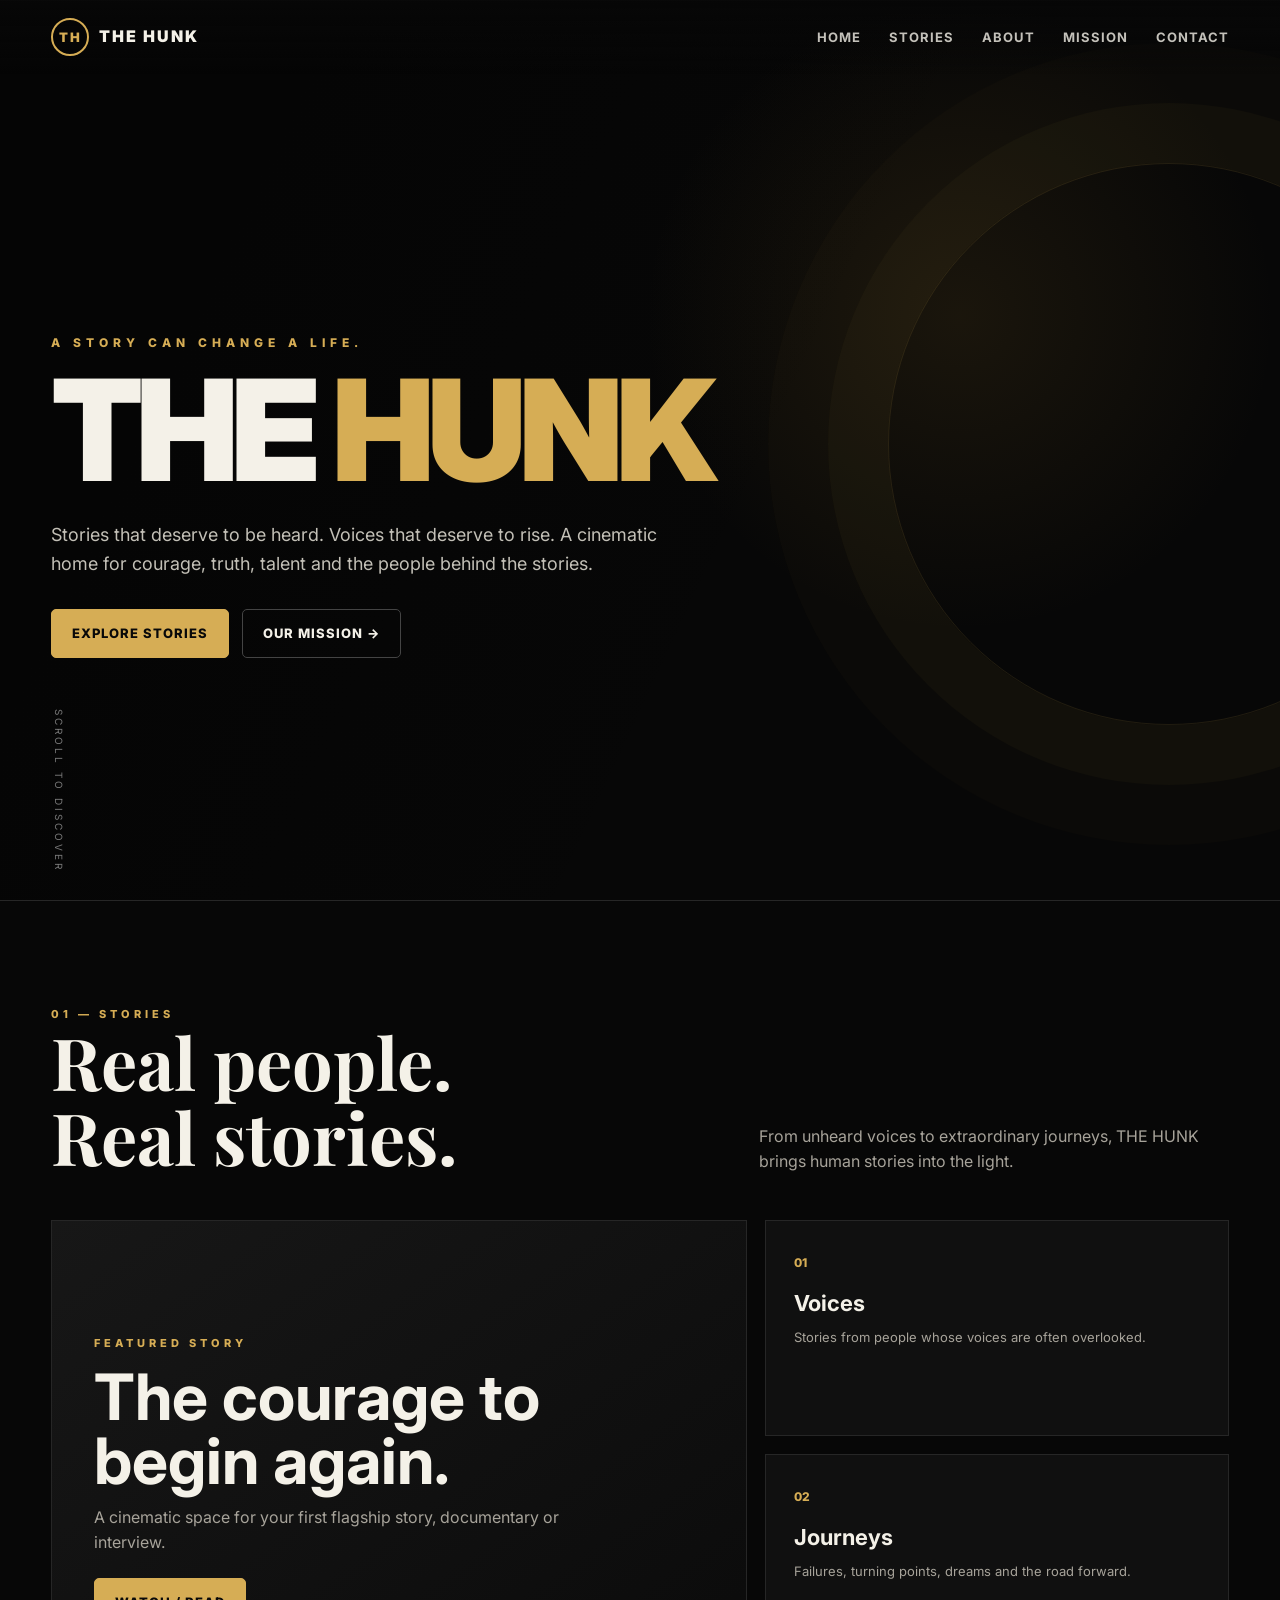
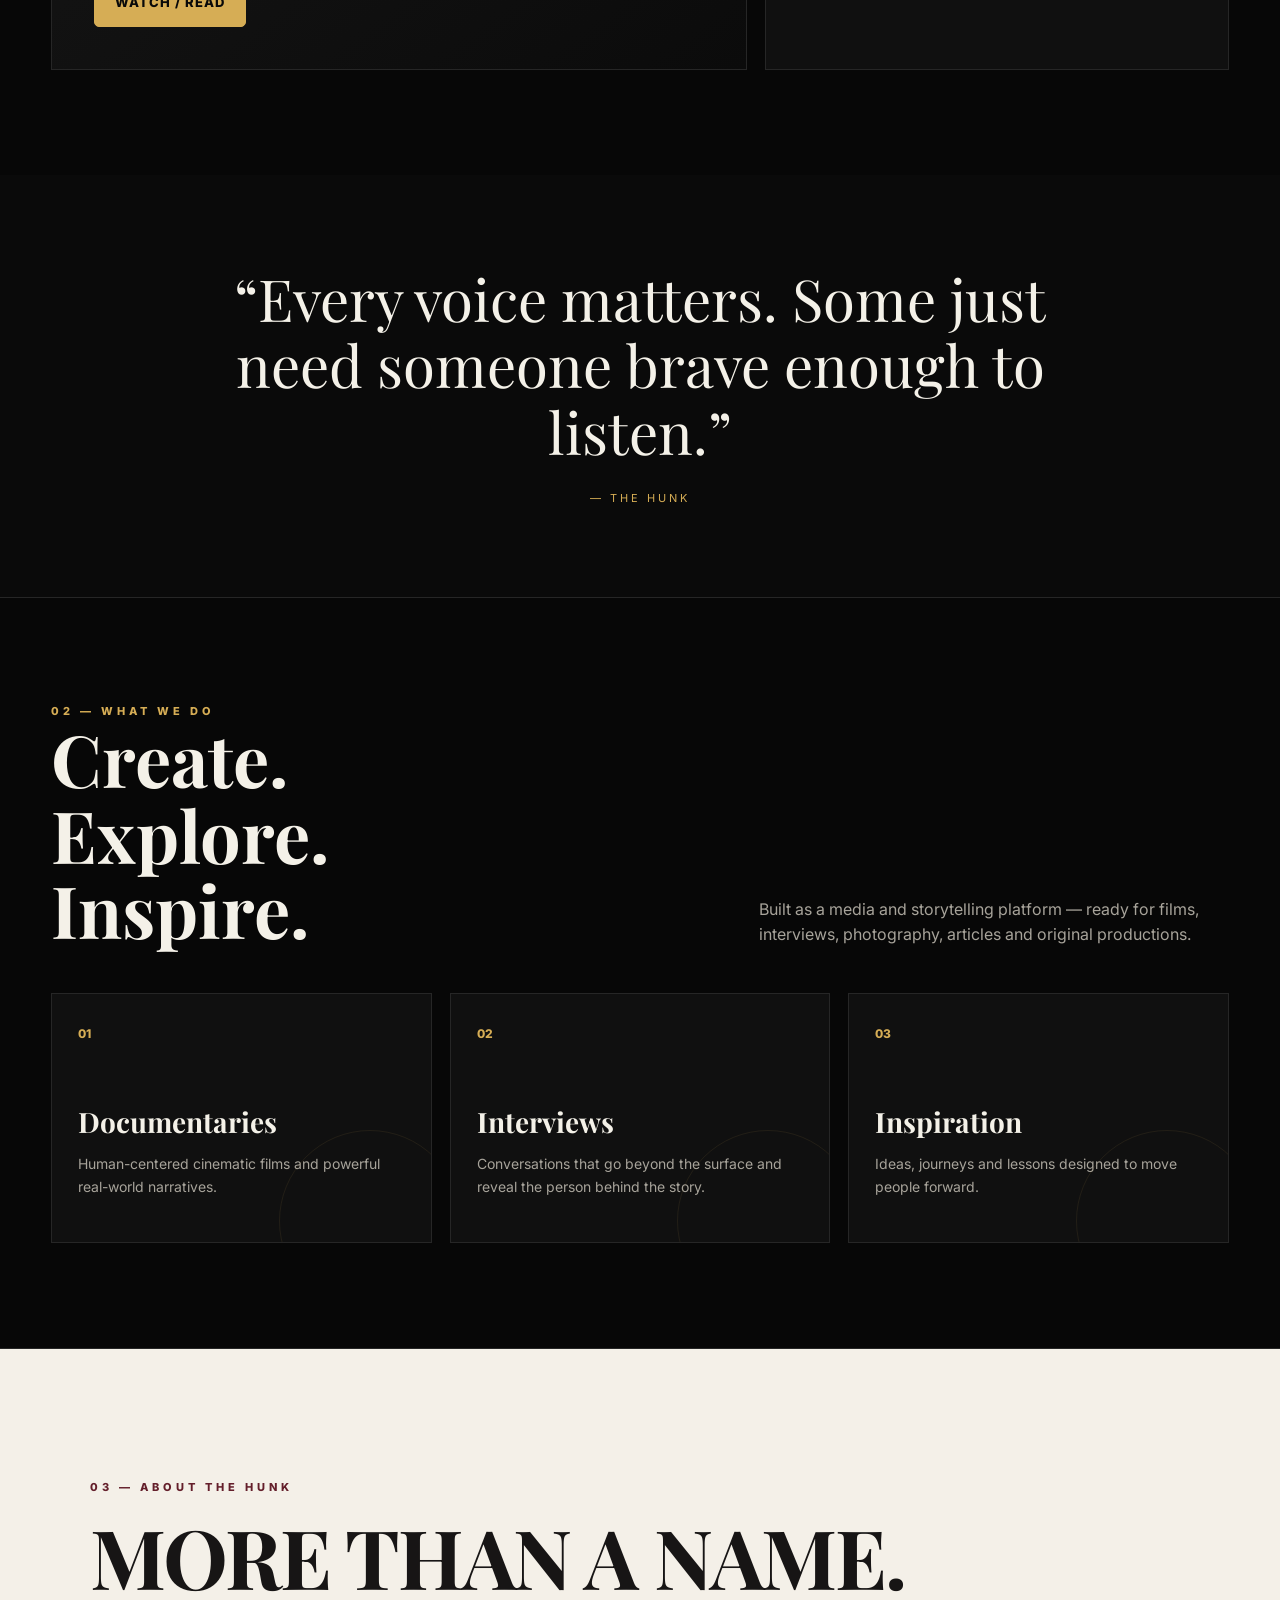
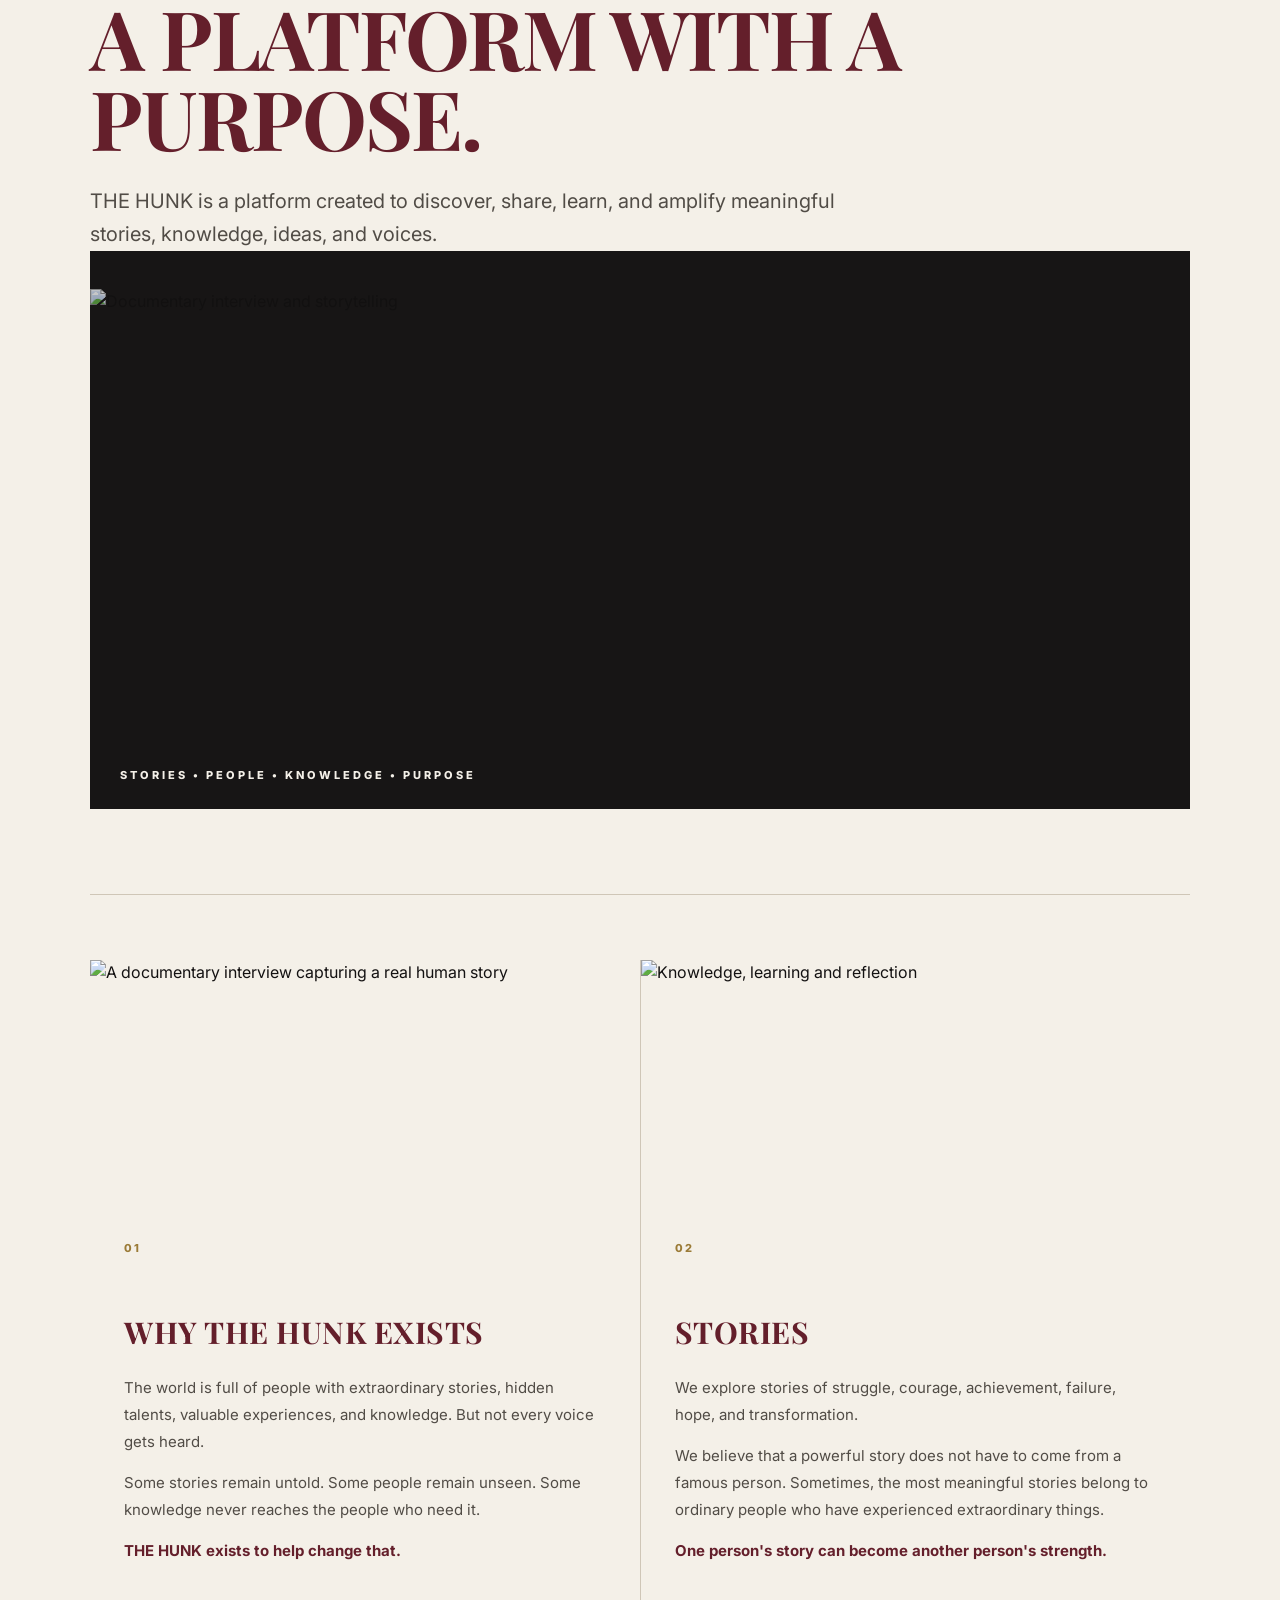
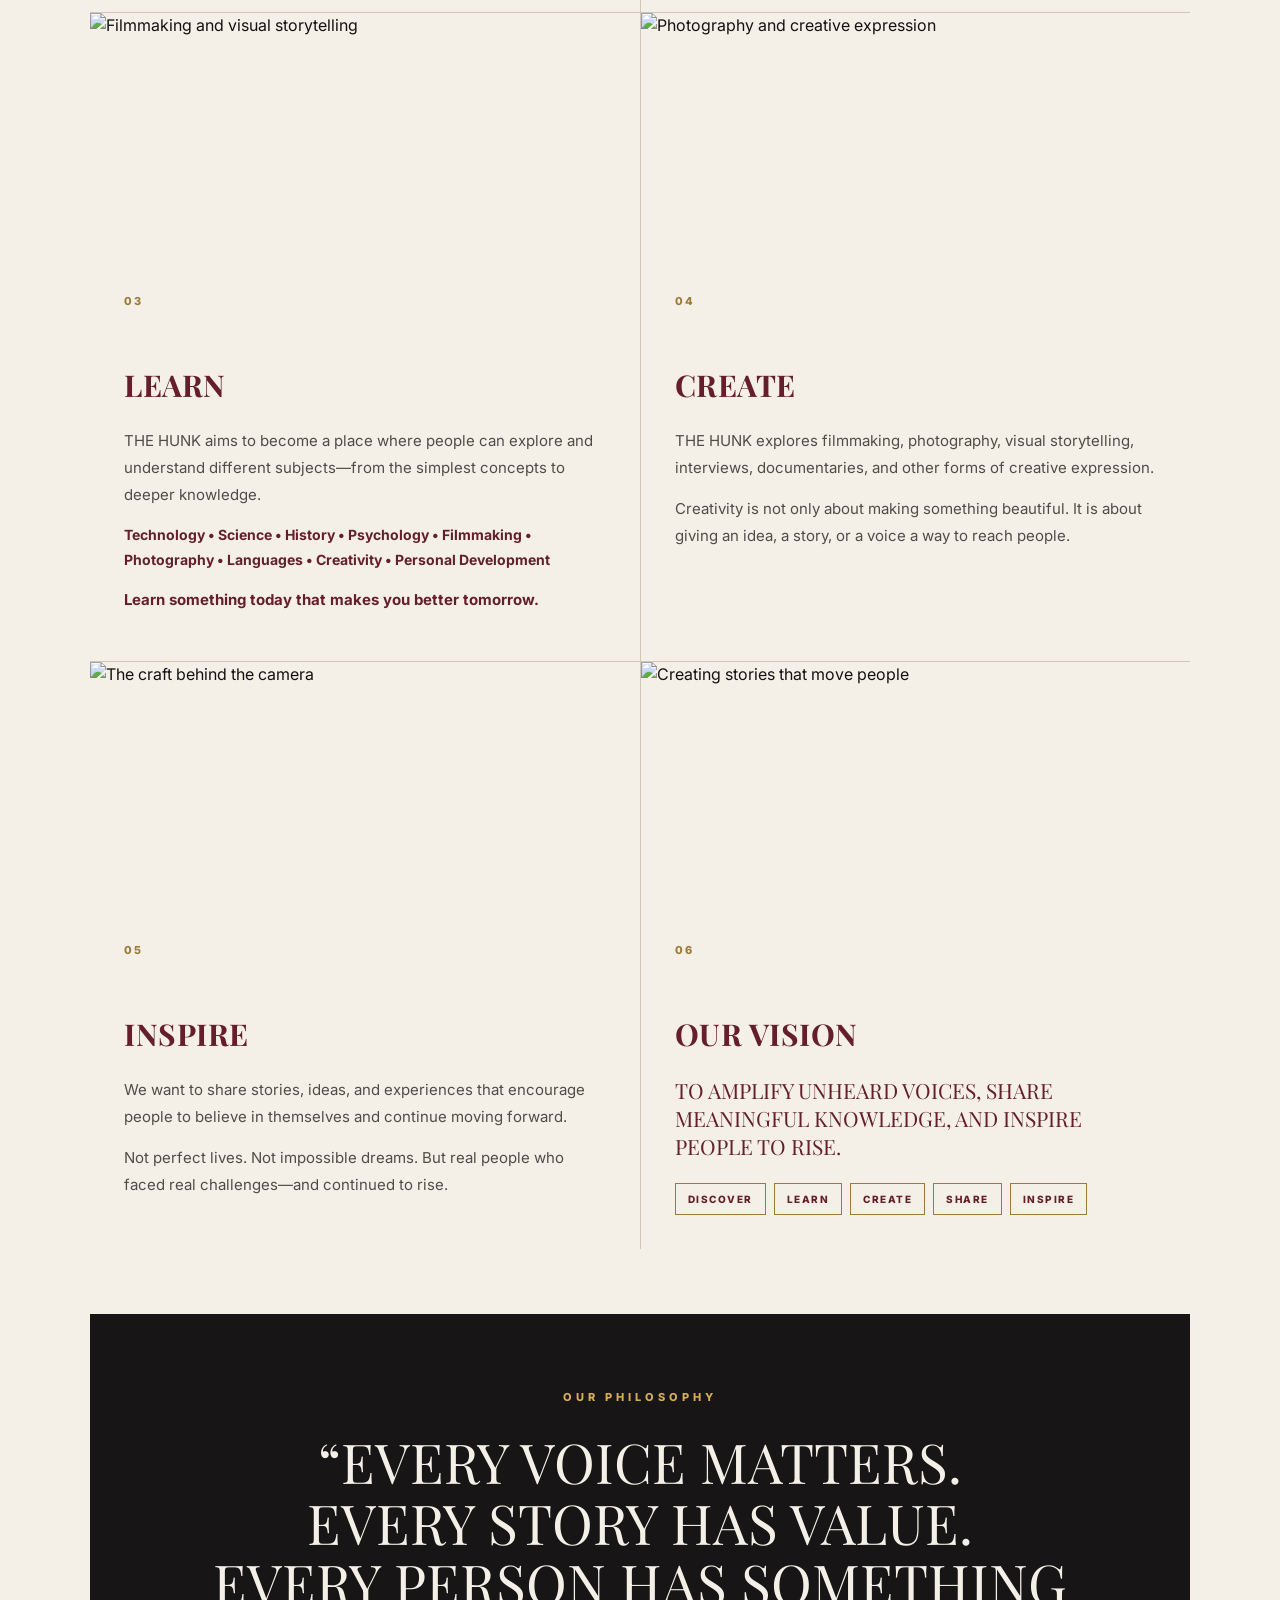
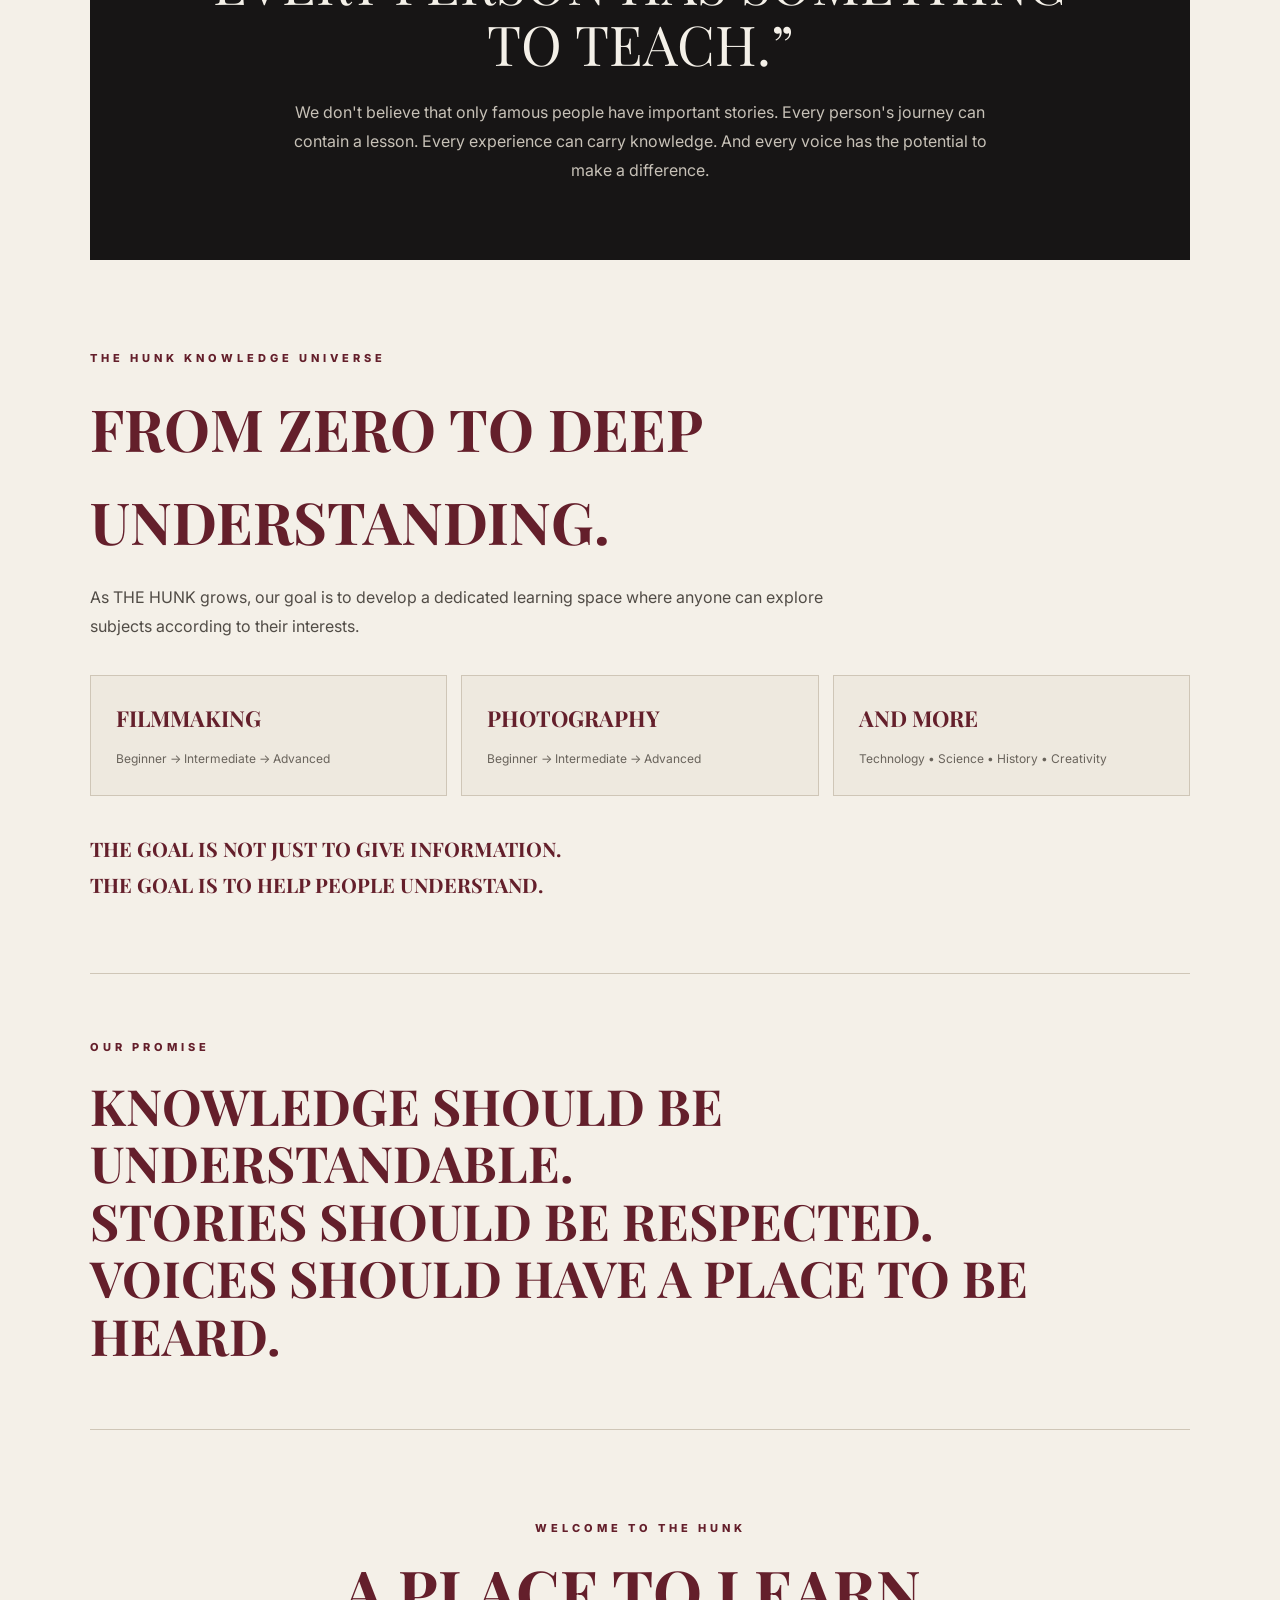
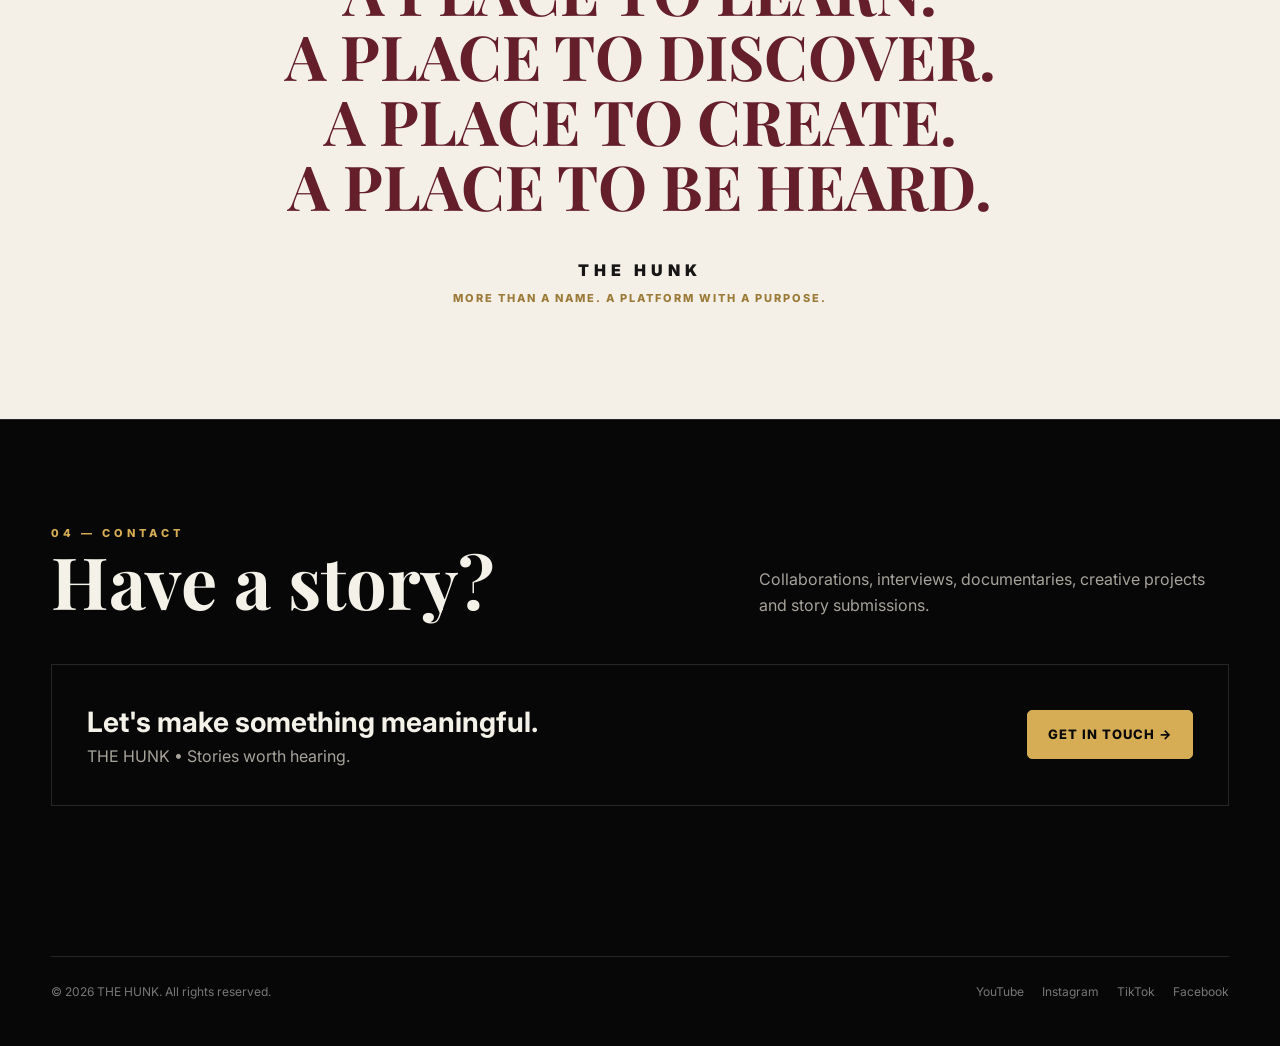
==== index.html @ ad69b556 "Update index.html" ====
<!DOCTYPE html>
<html lang="ne">
<head>
<meta charset="UTF-8">
<meta name="viewport" content="width=device-width, initial-scale=1.0">
<title>THE HUNK — Empowering Silent Voices</title>
<meta name="description" content="THE HUNK — Stories, voices, courage and inspiration.">
<style>
@import url('https://fonts.googleapis.com/css2?family=Inter:wght@400;500;600;700;800;900&family=Playfair+Display:wght@600;700&display=swap');

:root{
  --bg:#070707; --card:#101010; --text:#f4f1e8; --muted:#a7a39a;
  --gold:#d6ad55; --line:#262626; --max:1180px;
}
*{box-sizing:border-box;margin:0;padding:0}
html{scroll-behavior:smooth}
body{background:var(--bg);color:var(--text);font-family:Inter,system-ui,sans-serif;line-height:1.6}
a{color:inherit;text-decoration:none}
.container{width:min(92%,var(--max));margin:auto}

/* NAV */
nav{position:fixed;top:0;left:0;right:0;z-index:50;padding:18px 0;background:linear-gradient(#070707ee,transparent);transition:.3s}
nav.scrolled{background:#070707f2;border-bottom:1px solid var(--line);backdrop-filter:blur(12px)}
.nav-inner{display:flex;align-items:center;justify-content:space-between}
.brand{display:flex;align-items:center;gap:10px;font-weight:900;letter-spacing:2px}
.brand-mark{width:38px;height:38px;border:2px solid var(--gold);border-radius:50%;display:grid;place-items:center;color:var(--gold);font-size:13px}
.links{display:flex;gap:28px;font-size:13px;font-weight:700;letter-spacing:1px;text-transform:uppercase}
.links a{opacity:.8;transition:.2s}.links a:hover{color:var(--gold);opacity:1}
.menu{display:none;background:none;border:1px solid #333;color:white;border-radius:8px;padding:8px 11px}

/* HERO */
.hero{min-height:100vh;display:grid;place-items:center;position:relative;overflow:hidden}
.hero:before{content:"";position:absolute;inset:0;background:
 radial-gradient(circle at 75% 35%,#8c6b2925,transparent 28%),
 linear-gradient(115deg,#050505 20%,#1110 60%);}
.hero:after{content:"";position:absolute;width:560px;height:560px;border:1px solid #d6ad5520;border-radius:50%;right:-170px;top:18%;box-shadow:0 0 0 60px #d6ad5508,0 0 0 120px #d6ad5504}
.hero-content{position:relative;z-index:2;padding-top:90px}
.kicker{color:var(--gold);font-size:12px;font-weight:800;letter-spacing:5px;text-transform:uppercase;margin-bottom:18px}
h1{font-size:clamp(58px,11vw,145px);line-height:.86;letter-spacing:-7px;font-weight:900;max-width:850px}
h1 span{color:var(--gold)}
.hero-copy{max-width:610px;margin:30px 0;color:#c3c0b7;font-size:18px}
.cta-row{display:flex;gap:13px;flex-wrap:wrap}
.btn{display:inline-flex;align-items:center;justify-content:center;padding:13px 20px;border:1px solid #444;border-radius:5px;font-size:13px;font-weight:800;text-transform:uppercase;letter-spacing:1px}
.btn.primary{background:var(--gold);color:#090909;border-color:var(--gold)}
.btn:hover{transform:translateY(-2px);transition:.2s}
.scroll{position:absolute;bottom:28px;left:4%;font-size:10px;letter-spacing:3px;color:#777;writing-mode:vertical-rl}

/* SECTIONS */
section{padding:105px 0;border-top:1px solid var(--line)}
.section-head{display:flex;justify-content:space-between;align-items:end;gap:30px;margin-bottom:45px}
.eyebrow{color:var(--gold);font-size:11px;letter-spacing:4px;font-weight:800;text-transform:uppercase}
h2{font-family:"Playfair Display",serif;font-size:clamp(38px,6vw,72px);line-height:1.05}
.lead{max-width:470px;color:var(--muted)}
.grid{display:grid;grid-template-columns:repeat(3,1fr);gap:18px}

/* CARDS */
.card{background:var(--card);border:1px solid var(--line);padding:26px;min-height:250px;position:relative;overflow:hidden}
.card:before{content:"";position:absolute;inset:auto -30px -70px auto;width:180px;height:180px;border:1px solid #d6ad5518;border-radius:50%}
.number{font-size:12px;color:var(--gold);font-weight:800}
.card h3{font-family:"Playfair Display",serif;font-size:28px;margin:55px 0 8px}
.card p{color:var(--muted);font-size:14px}

/* FEATURE */
.feature{display:grid;grid-template-columns:1.2fr .8fr;gap:18px}
.feature-main{min-height:450px;background:linear-gradient(145deg,#171717,#0b0b0b);border:1px solid var(--line);padding:42px;display:flex;flex-direction:column;justify-content:end}
.feature-main h3{font-size:clamp(35px,5vw,65px);line-height:1;margin:12px 0}
.feature-side{display:grid;gap:18px}
.mini{background:#101010;border:1px solid var(--line);padding:28px}
.mini h4{font-size:22px;margin:12px 0 5px}
.mini p{color:var(--muted);font-size:13px}

/* QUOTE */
.quote{padding:90px 0;text-align:center;background:#0a0a0a}
.quote blockquote{font-family:"Playfair Display",serif;font-size:clamp(28px,5vw,58px);max-width:900px;margin:auto;line-height:1.15}
.quote cite{display:block;color:var(--gold);font-size:11px;letter-spacing:3px;margin-top:25px;font-style:normal}

/* ABOUT / CONTACT */
.about{display:grid;grid-template-columns:1fr 1fr;gap:80px}
.about p{color:#b8b5ad;margin-top:20px;font-size:17px}
.manifesto{border-left:2px solid var(--gold);padding-left:25px}
.contact-box{border:1px solid var(--line);padding:35px;display:flex;justify-content:space-between;align-items:center;gap:30px}

/* FOOTER */
footer{padding:45px 0;color:#777;font-size:12px}
.footer-inner{display:flex;justify-content:space-between;gap:20px;border-top:1px solid var(--line);padding-top:25px}
.socials{display:flex;gap:18px}.socials a:hover{color:var(--gold)}

@media(max-width:800px){
 .links{display:none;position:absolute;top:72px;left:4%;right:4%;padding:20px;background:#0b0b0bf7;border:1px solid var(--line);flex-direction:column;gap:18px}
 .links.open{display:flex}.menu{display:block}
 h1{letter-spacing:-4px}
 .grid,.feature,.about{grid-template-columns:1fr}
 .section-head{display:block}.lead{margin-top:18px}
 .feature-main{min-height:380px}.about{gap:40px}
 .contact-box{display:block}.contact-box .btn{margin-top:20px}
 .footer-inner{display:block}.socials{margin-top:15px}
}

/* PREMIUM ABOUT PAGE */
.about-page{padding:110px 0 80px;background:#f4f0e8;color:#171515}
.about-page .container{max-width:1100px}
.about-hero{padding:20px 0 85px;border-bottom:1px solid #cfc6b7}
.about-page .eyebrow{color:#641f2b;letter-spacing:4px;font-weight:800;font-size:11px}
.about-hero h2{font-family:"Playfair Display",serif;font-size:clamp(42px,7vw,82px);line-height:.98;margin:20px 0 28px;letter-spacing:-2px}
.about-hero h2 span,.about-section h3,.about-promise h3{color:#641f2b}
.about-intro{font-size:20px;line-height:1.65;max-width:760px;color:#514c46}
.about-grid{display:grid;grid-template-columns:1fr 1fr;gap:1px;background:#cfc6b7;margin:65px 0;background-color:#cfc6b7}
.about-section{background:#f4f0e8;padding:42px 38px;min-height:330px}
.about-num{font-size:11px;font-weight:800;color:#9b7b37;letter-spacing:2px;margin-bottom:50px}
.about-section h3{font-family:"Playfair Display",serif;font-size:30px;margin-bottom:18px;letter-spacing:.5px}
.about-section p{color:#514c46;margin:0 0 14px;font-size:15px;line-height:1.8}
.about-section strong{color:#641f2b}
.about-topics{font-size:14px!important;font-weight:700;color:#641f2b!important}
.vision-line{font-family:"Playfair Display",serif;font-size:21px!important;line-height:1.35!important;color:#641f2b!important}
.pillars{display:flex;flex-wrap:wrap;gap:8px;margin-top:22px}.pillars span{border:1px solid #9b7b37;padding:7px 12px;font-size:10px;letter-spacing:1.5px;font-weight:800;color:#641f2b}
.about-manifesto{background:#171515;color:#f4f0e8;padding:75px 55px;margin:65px 0;text-align:center}.about-manifesto .eyebrow{color:#d6ad55}.about-manifesto blockquote{font-family:"Playfair Display",serif;font-size:clamp(28px,5vw,55px);line-height:1.1;margin:25px auto;max-width:900px}.about-manifesto p{max-width:720px;margin:auto;color:#c7c1b7;line-height:1.8}
.knowledge-universe{padding:25px 0 70px}.knowledge-universe h3{font-family:"Playfair Display",serif;color:#641f2b;font-size:clamp(32px,5vw,58px);margin:15px 0}.knowledge-universe>p{max-width:760px;color:#514c46;line-height:1.8}.learning-cards{display:grid;grid-template-columns:repeat(3,1fr);gap:14px;margin:35px 0}.learning-cards div{border:1px solid #cfc6b7;padding:25px;background:#eee9df}.learning-cards b{display:block;color:#641f2b;font-family:"Playfair Display",serif;font-size:22px;margin-bottom:8px}.learning-cards span{font-size:12px;color:#69635b}.goal{margin-top:30px!important;color:#641f2b!important;font-family:"Playfair Display",serif;font-size:20px}.about-promise{border-top:1px solid #cfc6b7;border-bottom:1px solid #cfc6b7;padding:65px 0}.about-promise h3{font-family:"Playfair Display",serif;font-size:clamp(28px,4vw,50px);line-height:1.15;margin-top:20px}.about-welcome{text-align:center;padding:90px 0 30px}.about-welcome h3{font-family:"Playfair Display",serif;color:#641f2b;font-size:clamp(32px,5vw,62px);line-height:1.05;margin:20px 0}.about-welcome p{font-weight:900;letter-spacing:5px;margin-top:40px}.about-welcome span{font-size:11px;color:#9b7b37;letter-spacing:2px;font-weight:800}
@media(max-width:800px){.about-grid{grid-template-columns:1fr}.about-section{padding:35px 25px;min-height:auto}.about-manifesto{padding:55px 25px}.learning-cards{grid-template-columns:1fr}.about-hero{padding-bottom:55px}}

.about-photo{width:100%;height:250px;object-fit:cover;display:block;filter:saturate(.88) contrast(1.03)}
.about-section{padding:0 0 34px;overflow:hidden}
.about-section .about-copy{padding:30px 34px 0}
.about-hero-photo{width:100%;height:min(58vw,520px);object-fit:cover;display:block;margin-top:38px;filter:brightness(.78) saturate(.85)}
.about-hero-photo-wrap{position:relative;overflow:hidden;background:#171515}
.about-hero-photo-wrap:after{content:"";position:absolute;inset:0;background:linear-gradient(180deg,transparent 35%,rgba(23,21,21,.72) 100%)}
.about-hero-photo-label{position:absolute;left:30px;bottom:25px;z-index:2;color:#f4f0e8;font-size:11px;letter-spacing:3px;font-weight:800}
@media(max-width:800px){.about-photo{height:230px}.about-section .about-copy{padding:28px 25px 0}.about-hero-photo{height:300px}}
</style>
</head>
<body>

<nav id="nav">
  <div class="container nav-inner">
    <a class="brand" href="#home"><span class="brand-mark">TH</span><span>THE HUNK</span></a>
    <div class="links" id="links">
      <a href="#home">Home</a><a href="#stories">Stories</a><a href="#about">About</a>
      <a href="#mission">Mission</a><a href="#contact">Contact</a>
    </div>
    <button class="menu" id="menu">☰</button>
  </div>
</nav>

<main>
<section class="hero" id="home">
  <div class="container hero-content">
    <div class="kicker">A story can change a life.</div>
    <h1>THE <span>HUNK</span></h1>
    <p class="hero-copy">Stories that deserve to be heard. Voices that deserve to rise. A cinematic home for courage, truth, talent and the people behind the stories.</p>
    <div class="cta-row">
      <a class="btn primary" href="#stories">Explore Stories</a>
      <a class="btn" href="#about">Our Mission →</a>
    </div>
  </div>
  <div class="scroll">SCROLL TO DISCOVER</div>
</section>

<section id="stories">
  <div class="container">
    <div class="section-head">
      <div><div class="eyebrow">01 — Stories</div><h2>Real people.<br>Real stories.</h2></div>
      <p class="lead">From unheard voices to extraordinary journeys, THE HUNK brings human stories into the light.</p>
    </div>
    <div class="feature">
      <article class="feature-main">
        <div class="eyebrow">Featured Story</div>
        <h3>The courage to begin again.</h3>
        <p class="lead">A cinematic space for your first flagship story, documentary or interview.</p>
        <div class="cta-row" style="margin-top:22px"><a class="btn primary" href="#contact">Watch / Read</a></div>
      </article>
      <div class="feature-side">
        <article class="mini"><span class="number">01</span><h4>Voices</h4><p>Stories from people whose voices are often overlooked.</p></article>
        <article class="mini"><span class="number">02</span><h4>Journeys</h4><p>Failures, turning points, dreams and the road forward.</p></article>
      </div>
    </div>
  </div>
</section>

<div class="quote">
  <div class="container">
    <blockquote>“Every voice matters. Some just need someone brave enough to listen.”</blockquote>
    <cite>— THE HUNK</cite>
  </div>
</div>

<section id="mission">
  <div class="container">
    <div class="section-head">
      <div><div class="eyebrow">02 — What We Do</div><h2>Create.<br>Explore.<br>Inspire.</h2></div>
      <p class="lead">Built as a media and storytelling platform — ready for films, interviews, photography, articles and original productions.</p>
    </div>
    <div class="grid">
      <article class="card"><span class="number">01</span><h3>Documentaries</h3><p>Human-centered cinematic films and powerful real-world narratives.</p></article>
      <article class="card"><span class="number">02</span><h3>Interviews</h3><p>Conversations that go beyond the surface and reveal the person behind the story.</p></article>
      <article class="card"><span class="number">03</span><h3>Inspiration</h3><p>Ideas, journeys and lessons designed to move people forward.</p></article>
    </div>
  </div>
</section>

<section id="about" class="about-page">
  <div class="container">
    <div class="about-hero">
      <div class="eyebrow">03 — ABOUT THE HUNK</div>
      <h2>MORE THAN A NAME.<br><span>A PLATFORM WITH A PURPOSE.</span></h2>
      <p class="about-intro">THE HUNK is a platform created to discover, share, learn, and amplify meaningful stories, knowledge, ideas, and voices.</p>
      <div class="about-hero-photo-wrap"><img class="about-hero-photo" src="https://images.unsplash.com/photo-1759659334772-c3a05b8178e9?auto=format&fit=crop&fm=jpg&q=85&w=1800" alt="Documentary interview and storytelling" loading="eager"><div class="about-hero-photo-label">STORIES • PEOPLE • KNOWLEDGE • PURPOSE</div></div>
    </div>

    <div class="about-grid">
      <article class="about-section"><img class="about-photo" src="https://images.unsplash.com/photo-1759659334772-c3a05b8178e9?auto=format&fit=crop&fm=jpg&q=85&w=1200" alt="A documentary interview capturing a real human story" loading="lazy"><div class="about-copy"><div class="about-num">01</div><h3>WHY THE HUNK EXISTS</h3><p>The world is full of people with extraordinary stories, hidden talents, valuable experiences, and knowledge. But not every voice gets heard.</p><p>Some stories remain untold. Some people remain unseen. Some knowledge never reaches the people who need it.</p><p><strong>THE HUNK exists to help change that.</strong></p></div></article>
      <article class="about-section"><img class="about-photo" src="https://images.unsplash.com/photo-1760720963053-aca574b081b8?auto=format&fit=crop&fm=jpg&q=85&w=1200" alt="Knowledge, learning and reflection" loading="lazy"><div class="about-copy"><div class="about-num">02</div><h3>STORIES</h3><p>We explore stories of struggle, courage, achievement, failure, hope, and transformation.</p><p>We believe that a powerful story does not have to come from a famous person. Sometimes, the most meaningful stories belong to ordinary people who have experienced extraordinary things.</p><p><strong>One person's story can become another person's strength.</strong></p></div></article>
      <article class="about-section"><img class="about-photo" src="https://images.unsplash.com/photo-1768885511762-4f8a888b0a6f?auto=format&fit=crop&fm=jpg&q=85&w=1200" alt="Filmmaking and visual storytelling" loading="lazy"><div class="about-copy"><div class="about-num">03</div><h3>LEARN</h3><p>THE HUNK aims to become a place where people can explore and understand different subjects—from the simplest concepts to deeper knowledge.</p><p class="about-topics">Technology • Science • History • Psychology • Filmmaking • Photography • Languages • Creativity • Personal Development</p><p><strong>Learn something today that makes you better tomorrow.</strong></p></div></article>
      <article class="about-section"><img class="about-photo" src="https://images.unsplash.com/photo-1546838768-4f581246d098?auto=format&fit=crop&fm=jpg&q=85&w=1200" alt="Photography and creative expression" loading="lazy"><div class="about-copy"><div class="about-num">04</div><h3>CREATE</h3><p>THE HUNK explores filmmaking, photography, visual storytelling, interviews, documentaries, and other forms of creative expression.</p><p>Creativity is not only about making something beautiful. It is about giving an idea, a story, or a voice a way to reach people.</p></div></article>
      <article class="about-section"><img class="about-photo" src="https://images.unsplash.com/photo-1739296385046-206bd6f31dc1?auto=format&fit=crop&fm=jpg&q=85&w=1200" alt="The craft behind the camera" loading="lazy"><div class="about-copy"><div class="about-num">05</div><h3>INSPIRE</h3><p>We want to share stories, ideas, and experiences that encourage people to believe in themselves and continue moving forward.</p><p>Not perfect lives. Not impossible dreams. But real people who faced real challenges—and continued to rise.</p></div></article>
      <article class="about-section"><img class="about-photo" src="https://images.unsplash.com/photo-1768885511762-4f8a888b0a6f?auto=format&fit=crop&fm=jpg&q=85&w=1200" alt="Creating stories that move people" loading="lazy"><div class="about-copy"><div class="about-num">06</div><h3>OUR VISION</h3><p class="vision-line">TO AMPLIFY UNHEARD VOICES, SHARE MEANINGFUL KNOWLEDGE, AND INSPIRE PEOPLE TO RISE.</p><div class="pillars"><span>DISCOVER</span><span>LEARN</span><span>CREATE</span><span>SHARE</span><span>INSPIRE</span></div></div></article>
    </div>

    <div class="about-manifesto">
      <div class="eyebrow">OUR PHILOSOPHY</div>
      <blockquote>“EVERY VOICE MATTERS.<br>EVERY STORY HAS VALUE.<br>EVERY PERSON HAS SOMETHING TO TEACH.”</blockquote>
      <p>We don't believe that only famous people have important stories. Every person's journey can contain a lesson. Every experience can carry knowledge. And every voice has the potential to make a difference.</p>
    </div>

    <div class="knowledge-universe">
      <div class="eyebrow">THE HUNK KNOWLEDGE UNIVERSE</div>
      <h3>FROM ZERO TO DEEP UNDERSTANDING.</h3>
      <p>As THE HUNK grows, our goal is to develop a dedicated learning space where anyone can explore subjects according to their interests.</p>
      <div class="learning-cards"><div><b>FILMMAKING</b><span>Beginner → Intermediate → Advanced</span></div><div><b>PHOTOGRAPHY</b><span>Beginner → Intermediate → Advanced</span></div><div><b>AND MORE</b><span>Technology • Science • History • Creativity</span></div></div>
      <p class="goal"><strong>THE GOAL IS NOT JUST TO GIVE INFORMATION.<br>THE GOAL IS TO HELP PEOPLE UNDERSTAND.</strong></p>
    </div>

    <div class="about-promise"><div class="eyebrow">OUR PROMISE</div><h3>KNOWLEDGE SHOULD BE UNDERSTANDABLE.<br>STORIES SHOULD BE RESPECTED.<br>VOICES SHOULD HAVE A PLACE TO BE HEARD.</h3></div>
    <div class="about-welcome"><div class="eyebrow">WELCOME TO THE HUNK</div><h3>A PLACE TO LEARN.<br>A PLACE TO DISCOVER.<br>A PLACE TO CREATE.<br>A PLACE TO BE HEARD.</h3><p>THE HUNK</p><span>MORE THAN A NAME. A PLATFORM WITH A PURPOSE.</span></div>
  </div>
</section>

<section id="contact">
  <div class="container">
    <div class="section-head">
      <div><div class="eyebrow">04 — Contact</div><h2>Have a story?</h2></div>
      <p class="lead">Collaborations, interviews, documentaries, creative projects and story submissions.</p>
    </div>
    <div class="contact-box">
      <div><h3 style="font-size:28px">Let's make something meaningful.</h3><p style="color:var(--muted)">THE HUNK • Stories worth hearing.</p></div>
      <a class="btn primary" href="mailto:hello@thehunk.com">Get In Touch →</a>
    </div>
  </div>
</section>
</main>

<footer>
  <div class="container footer-inner">
    <div>© 2026 THE HUNK. All rights reserved.</div>
    <div class="socials"><a href="#">YouTube</a><a href="#">Instagram</a><a href="#">TikTok</a><a href="#">Facebook</a></div>
  </div>
</footer>

<script>
const nav=document.getElementById('nav'), menu=document.getElementById('menu'), links=document.getElementById('links');
window.addEventListener('scroll',()=>nav.classList.toggle('scrolled',scrollY>30));
menu.addEventListener('click',()=>links.classList.toggle('open'));
links.querySelectorAll('a').forEach(a=>a.addEventListener('click',()=>links.classList.remove('open')));
</script>
</body>
</html>
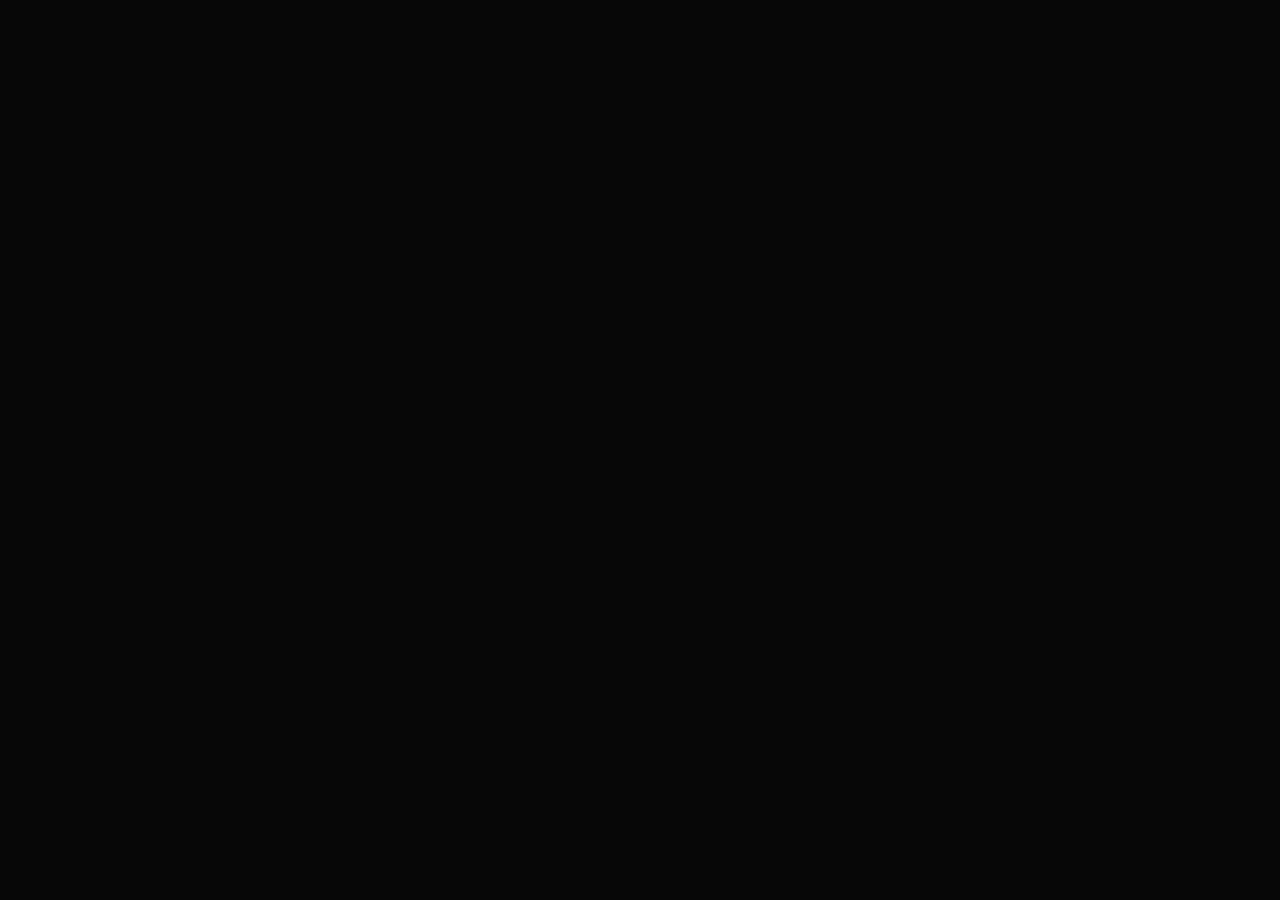
==== commit e776da44: "Update index.html" ====
--- a/index.html
+++ b/index.html
@@ -1,4 +1,5 @@
-<!DOCTYPE html>
+
+
 <html lang="ne">
 <head>
 <meta charset="UTF-8">
@@ -127,138 +128,3 @@
 @media(max-width:800px){.about-photo{height:230px}.about-section .about-copy{padding:28px 25px 0}.about-hero-photo{height:300px}}
 </style>
 </head>
-<body>
-
-<nav id="nav">
-  <div class="container nav-inner">
-    <a class="brand" href="#home"><span class="brand-mark">TH</span><span>THE HUNK</span></a>
-    <div class="links" id="links">
-      <a href="#home">Home</a><a href="#stories">Stories</a><a href="#about">About</a>
-      <a href="#mission">Mission</a><a href="#contact">Contact</a>
-    </div>
-    <button class="menu" id="menu">☰</button>
-  </div>
-</nav>
-
-<main>
-<section class="hero" id="home">
-  <div class="container hero-content">
-    <div class="kicker">A story can change a life.</div>
-    <h1>THE <span>HUNK</span></h1>
-    <p class="hero-copy">Stories that deserve to be heard. Voices that deserve to rise. A cinematic home for courage, truth, talent and the people behind the stories.</p>
-    <div class="cta-row">
-      <a class="btn primary" href="#stories">Explore Stories</a>
-      <a class="btn" href="#about">Our Mission →</a>
-    </div>
-  </div>
-  <div class="scroll">SCROLL TO DISCOVER</div>
-</section>
-
-<section id="stories">
-  <div class="container">
-    <div class="section-head">
-      <div><div class="eyebrow">01 — Stories</div><h2>Real people.<br>Real stories.</h2></div>
-      <p class="lead">From unheard voices to extraordinary journeys, THE HUNK brings human stories into the light.</p>
-    </div>
-    <div class="feature">
-      <article class="feature-main">
-        <div class="eyebrow">Featured Story</div>
-        <h3>The courage to begin again.</h3>
-        <p class="lead">A cinematic space for your first flagship story, documentary or interview.</p>
-        <div class="cta-row" style="margin-top:22px"><a class="btn primary" href="#contact">Watch / Read</a></div>
-      </article>
-      <div class="feature-side">
-        <article class="mini"><span class="number">01</span><h4>Voices</h4><p>Stories from people whose voices are often overlooked.</p></article>
-        <article class="mini"><span class="number">02</span><h4>Journeys</h4><p>Failures, turning points, dreams and the road forward.</p></article>
-      </div>
-    </div>
-  </div>
-</section>
-
-<div class="quote">
-  <div class="container">
-    <blockquote>“Every voice matters. Some just need someone brave enough to listen.”</blockquote>
-    <cite>— THE HUNK</cite>
-  </div>
-</div>
-
-<section id="mission">
-  <div class="container">
-    <div class="section-head">
-      <div><div class="eyebrow">02 — What We Do</div><h2>Create.<br>Explore.<br>Inspire.</h2></div>
-      <p class="lead">Built as a media and storytelling platform — ready for films, interviews, photography, articles and original productions.</p>
-    </div>
-    <div class="grid">
-      <article class="card"><span class="number">01</span><h3>Documentaries</h3><p>Human-centered cinematic films and powerful real-world narratives.</p></article>
-      <article class="card"><span class="number">02</span><h3>Interviews</h3><p>Conversations that go beyond the surface and reveal the person behind the story.</p></article>
-      <article class="card"><span class="number">03</span><h3>Inspiration</h3><p>Ideas, journeys and lessons designed to move people forward.</p></article>
-    </div>
-  </div>
-</section>
-
-<section id="about" class="about-page">
-  <div class="container">
-    <div class="about-hero">
-      <div class="eyebrow">03 — ABOUT THE HUNK</div>
-      <h2>MORE THAN A NAME.<br><span>A PLATFORM WITH A PURPOSE.</span></h2>
-      <p class="about-intro">THE HUNK is a platform created to discover, share, learn, and amplify meaningful stories, knowledge, ideas, and voices.</p>
-      <div class="about-hero-photo-wrap"><img class="about-hero-photo" src="https://images.unsplash.com/photo-1759659334772-c3a05b8178e9?auto=format&fit=crop&fm=jpg&q=85&w=1800" alt="Documentary interview and storytelling" loading="eager"><div class="about-hero-photo-label">STORIES • PEOPLE • KNOWLEDGE • PURPOSE</div></div>
-    </div>
-
-    <div class="about-grid">
-      <article class="about-section"><img class="about-photo" src="https://images.unsplash.com/photo-1759659334772-c3a05b8178e9?auto=format&fit=crop&fm=jpg&q=85&w=1200" alt="A documentary interview capturing a real human story" loading="lazy"><div class="about-copy"><div class="about-num">01</div><h3>WHY THE HUNK EXISTS</h3><p>The world is full of people with extraordinary stories, hidden talents, valuable experiences, and knowledge. But not every voice gets heard.</p><p>Some stories remain untold. Some people remain unseen. Some knowledge never reaches the people who need it.</p><p><strong>THE HUNK exists to help change that.</strong></p></div></article>
-      <article class="about-section"><img class="about-photo" src="https://images.unsplash.com/photo-1760720963053-aca574b081b8?auto=format&fit=crop&fm=jpg&q=85&w=1200" alt="Knowledge, learning and reflection" loading="lazy"><div class="about-copy"><div class="about-num">02</div><h3>STORIES</h3><p>We explore stories of struggle, courage, achievement, failure, hope, and transformation.</p><p>We believe that a powerful story does not have to come from a famous person. Sometimes, the most meaningful stories belong to ordinary people who have experienced extraordinary things.</p><p><strong>One person's story can become another person's strength.</strong></p></div></article>
-      <article class="about-section"><img class="about-photo" src="https://images.unsplash.com/photo-1768885511762-4f8a888b0a6f?auto=format&fit=crop&fm=jpg&q=85&w=1200" alt="Filmmaking and visual storytelling" loading="lazy"><div class="about-copy"><div class="about-num">03</div><h3>LEARN</h3><p>THE HUNK aims to become a place where people can explore and understand different subjects—from the simplest concepts to deeper knowledge.</p><p class="about-topics">Technology • Science • History • Psychology • Filmmaking • Photography • Languages • Creativity • Personal Development</p><p><strong>Learn something today that makes you better tomorrow.</strong></p></div></article>
-      <article class="about-section"><img class="about-photo" src="https://images.unsplash.com/photo-1546838768-4f581246d098?auto=format&fit=crop&fm=jpg&q=85&w=1200" alt="Photography and creative expression" loading="lazy"><div class="about-copy"><div class="about-num">04</div><h3>CREATE</h3><p>THE HUNK explores filmmaking, photography, visual storytelling, interviews, documentaries, and other forms of creative expression.</p><p>Creativity is not only about making something beautiful. It is about giving an idea, a story, or a voice a way to reach people.</p></div></article>
-      <article class="about-section"><img class="about-photo" src="https://images.unsplash.com/photo-1739296385046-206bd6f31dc1?auto=format&fit=crop&fm=jpg&q=85&w=1200" alt="The craft behind the camera" loading="lazy"><div class="about-copy"><div class="about-num">05</div><h3>INSPIRE</h3><p>We want to share stories, ideas, and experiences that encourage people to believe in themselves and continue moving forward.</p><p>Not perfect lives. Not impossible dreams. But real people who faced real challenges—and continued to rise.</p></div></article>
-      <article class="about-section"><img class="about-photo" src="https://images.unsplash.com/photo-1768885511762-4f8a888b0a6f?auto=format&fit=crop&fm=jpg&q=85&w=1200" alt="Creating stories that move people" loading="lazy"><div class="about-copy"><div class="about-num">06</div><h3>OUR VISION</h3><p class="vision-line">TO AMPLIFY UNHEARD VOICES, SHARE MEANINGFUL KNOWLEDGE, AND INSPIRE PEOPLE TO RISE.</p><div class="pillars"><span>DISCOVER</span><span>LEARN</span><span>CREATE</span><span>SHARE</span><span>INSPIRE</span></div></div></article>
-    </div>
-
-    <div class="about-manifesto">
-      <div class="eyebrow">OUR PHILOSOPHY</div>
-      <blockquote>“EVERY VOICE MATTERS.<br>EVERY STORY HAS VALUE.<br>EVERY PERSON HAS SOMETHING TO TEACH.”</blockquote>
-      <p>We don't believe that only famous people have important stories. Every person's journey can contain a lesson. Every experience can carry knowledge. And every voice has the potential to make a difference.</p>
-    </div>
-
-    <div class="knowledge-universe">
-      <div class="eyebrow">THE HUNK KNOWLEDGE UNIVERSE</div>
-      <h3>FROM ZERO TO DEEP UNDERSTANDING.</h3>
-      <p>As THE HUNK grows, our goal is to develop a dedicated learning space where anyone can explore subjects according to their interests.</p>
-      <div class="learning-cards"><div><b>FILMMAKING</b><span>Beginner → Intermediate → Advanced</span></div><div><b>PHOTOGRAPHY</b><span>Beginner → Intermediate → Advanced</span></div><div><b>AND MORE</b><span>Technology • Science • History • Creativity</span></div></div>
-      <p class="goal"><strong>THE GOAL IS NOT JUST TO GIVE INFORMATION.<br>THE GOAL IS TO HELP PEOPLE UNDERSTAND.</strong></p>
-    </div>
-
-    <div class="about-promise"><div class="eyebrow">OUR PROMISE</div><h3>KNOWLEDGE SHOULD BE UNDERSTANDABLE.<br>STORIES SHOULD BE RESPECTED.<br>VOICES SHOULD HAVE A PLACE TO BE HEARD.</h3></div>
-    <div class="about-welcome"><div class="eyebrow">WELCOME TO THE HUNK</div><h3>A PLACE TO LEARN.<br>A PLACE TO DISCOVER.<br>A PLACE TO CREATE.<br>A PLACE TO BE HEARD.</h3><p>THE HUNK</p><span>MORE THAN A NAME. A PLATFORM WITH A PURPOSE.</span></div>
-  </div>
-</section>
-
-<section id="contact">
-  <div class="container">
-    <div class="section-head">
-      <div><div class="eyebrow">04 — Contact</div><h2>Have a story?</h2></div>
-      <p class="lead">Collaborations, interviews, documentaries, creative projects and story submissions.</p>
-    </div>
-    <div class="contact-box">
-      <div><h3 style="font-size:28px">Let's make something meaningful.</h3><p style="color:var(--muted)">THE HUNK • Stories worth hearing.</p></div>
-      <a class="btn primary" href="mailto:hello@thehunk.com">Get In Touch →</a>
-    </div>
-  </div>
-</section>
-</main>
-
-<footer>
-  <div class="container footer-inner">
-    <div>© 2026 THE HUNK. All rights reserved.</div>
-    <div class="socials"><a href="#">YouTube</a><a href="#">Instagram</a><a href="#">TikTok</a><a href="#">Facebook</a></div>
-  </div>
-</footer>
-
-<script>
-const nav=document.getElementById('nav'), menu=document.getElementById('menu'), links=document.getElementById('links');
-window.addEventListener('scroll',()=>nav.classList.toggle('scrolled',scrollY>30));
-menu.addEventListener('click',()=>links.classList.toggle('open'));
-links.querySelectorAll('a').forEach(a=>a.addEventListener('click',()=>links.classList.remove('open')));
-</script>
-</body>
-</html>
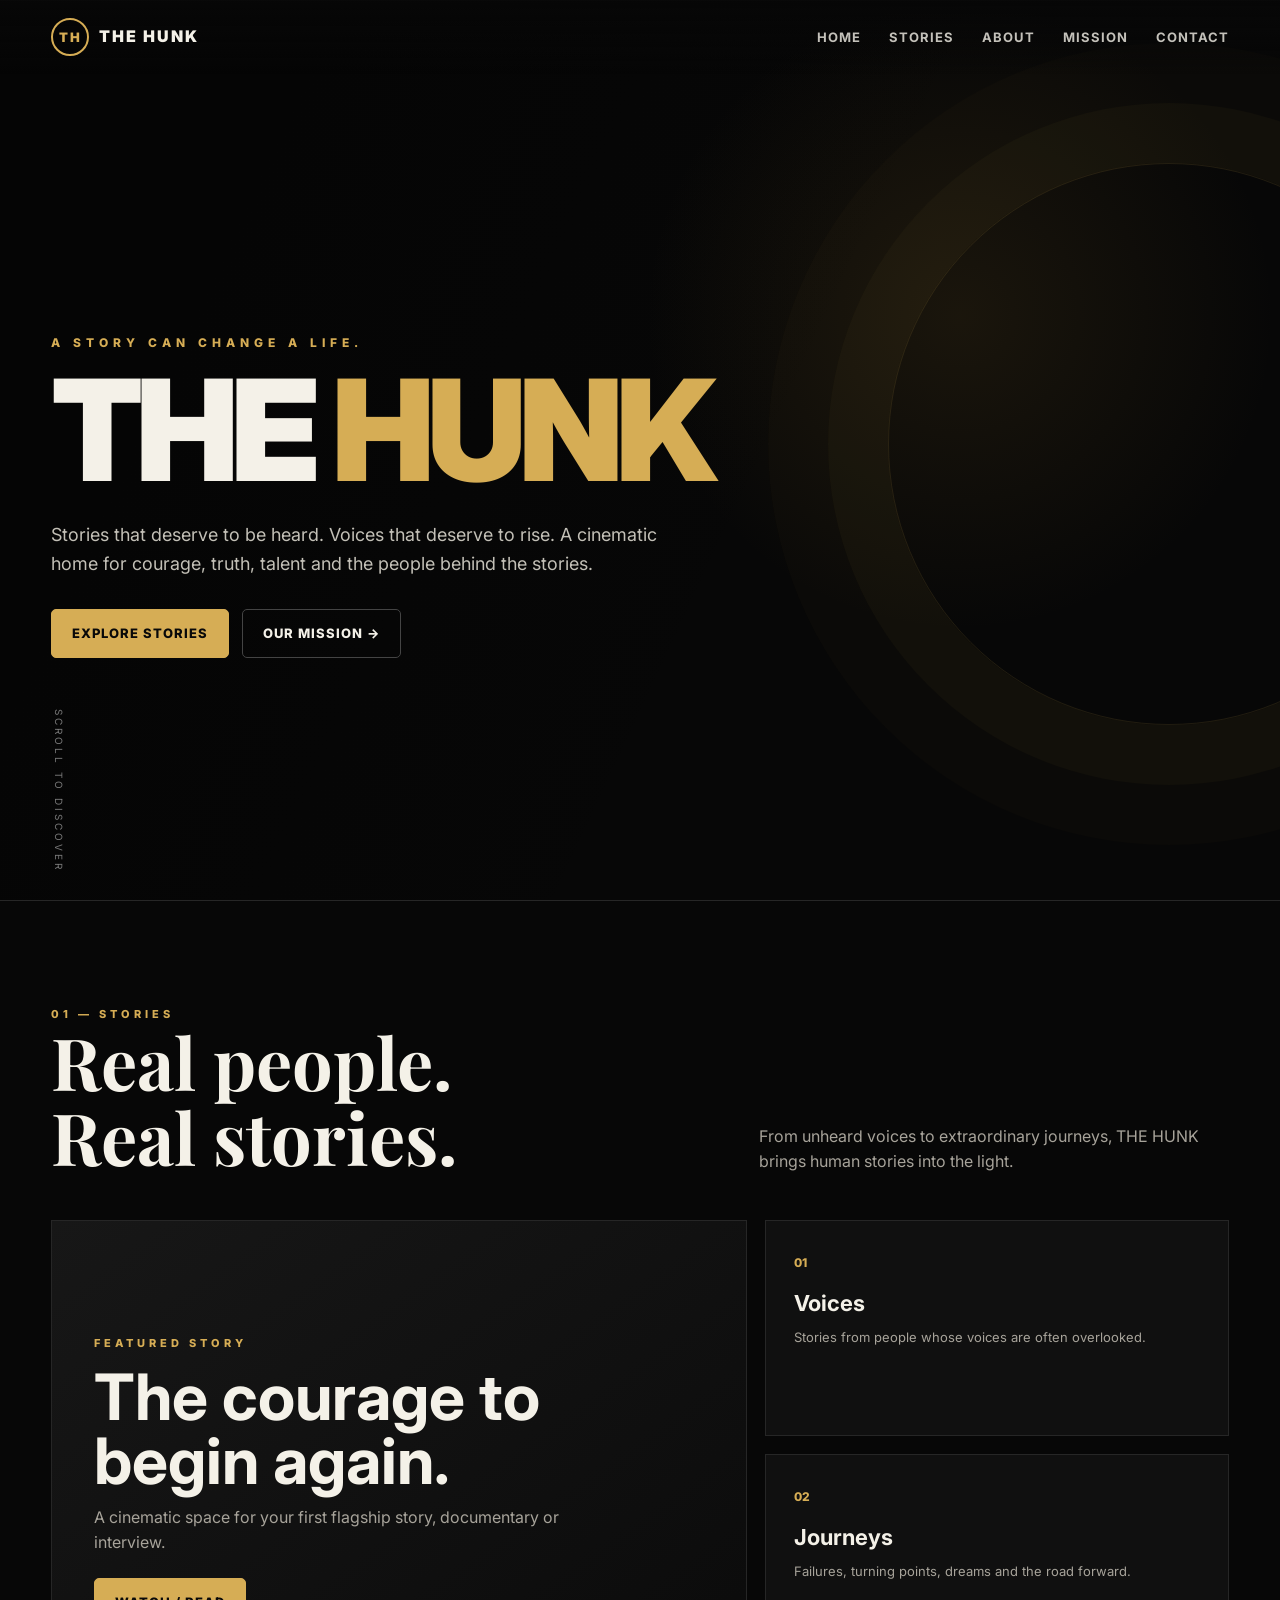
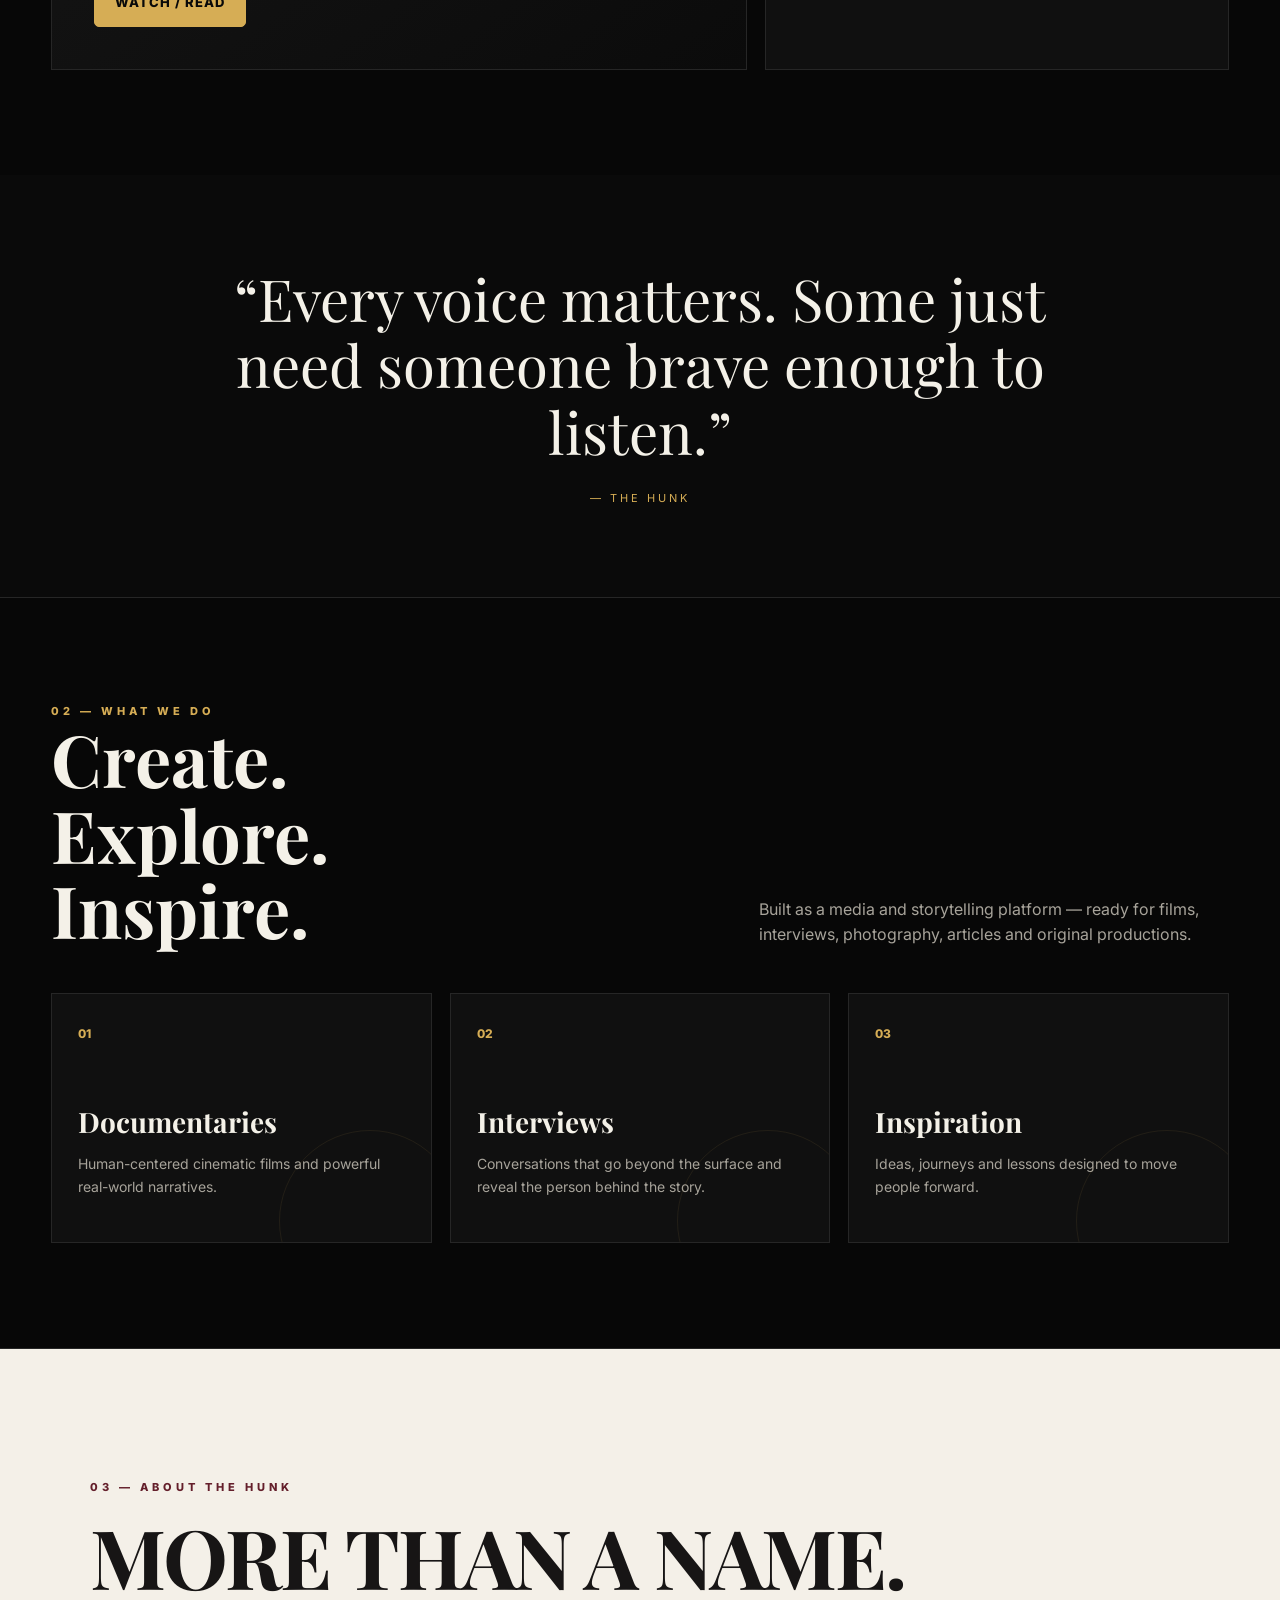
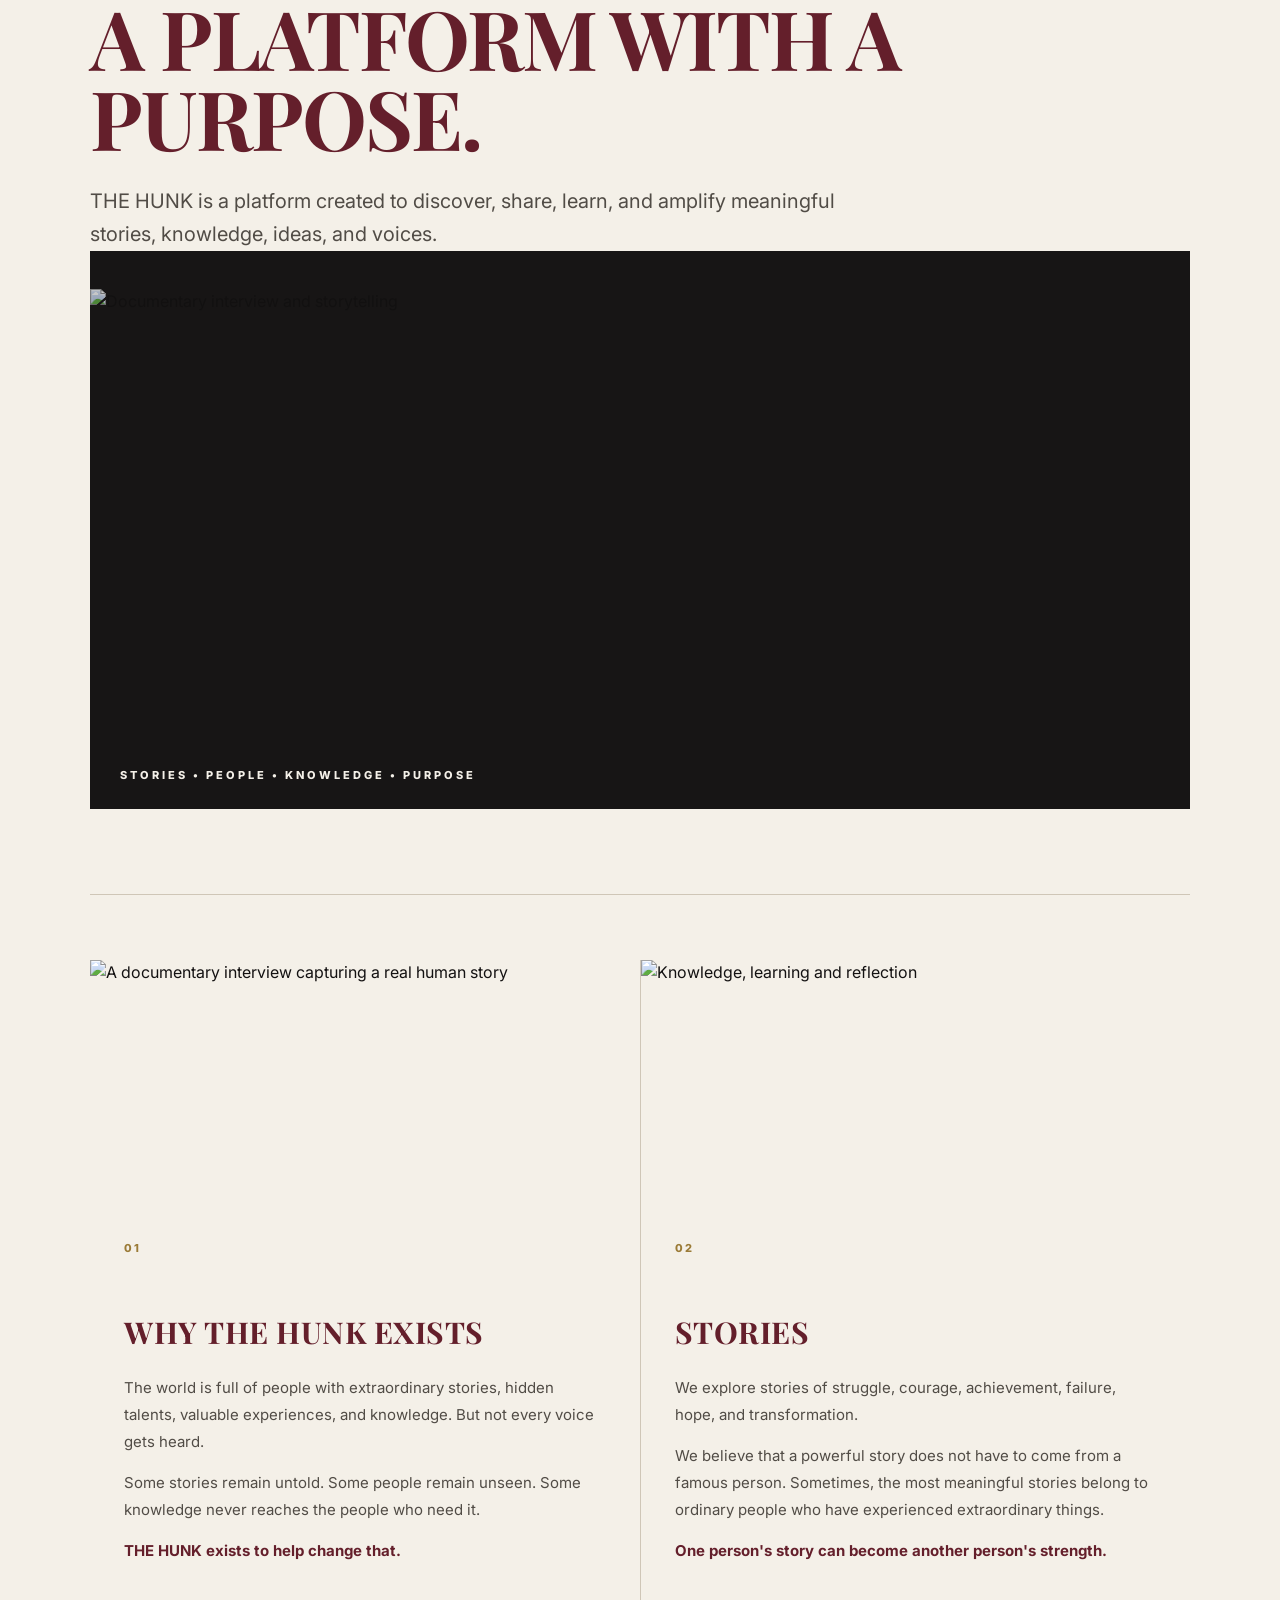
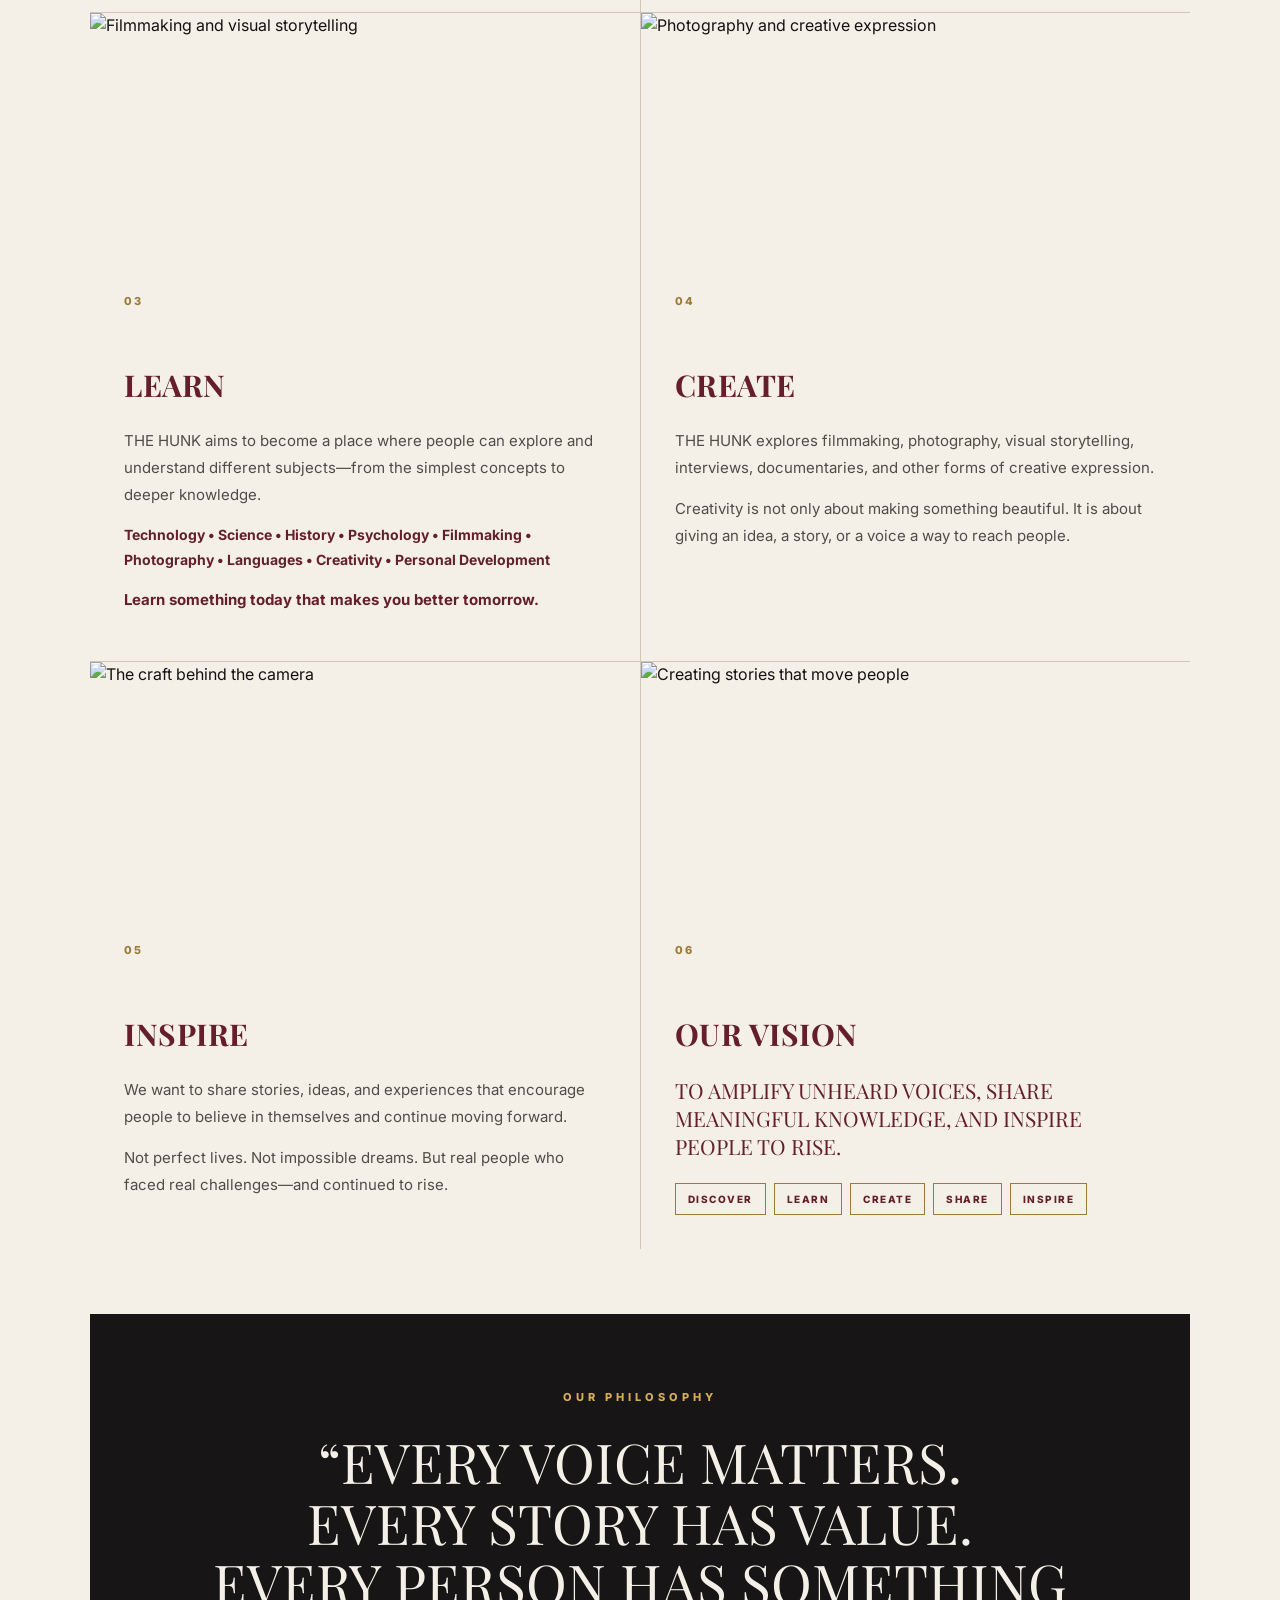
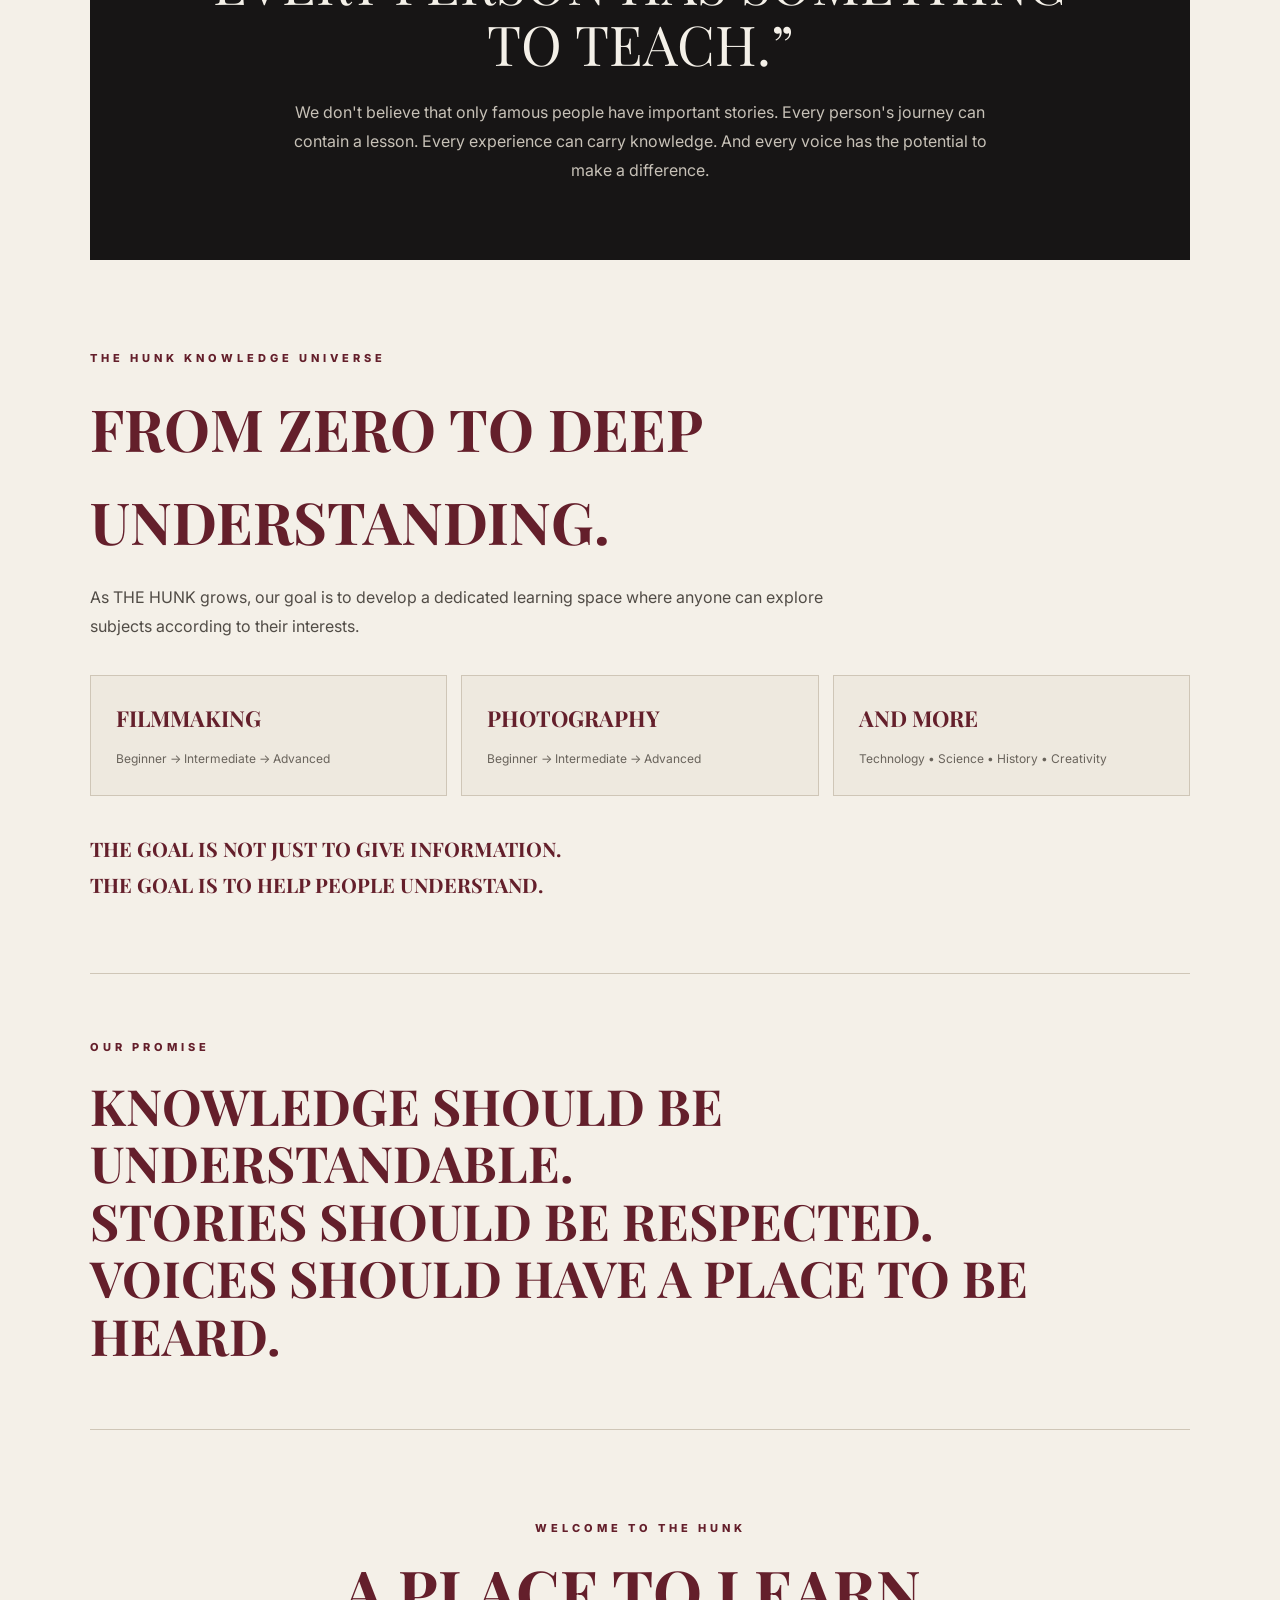
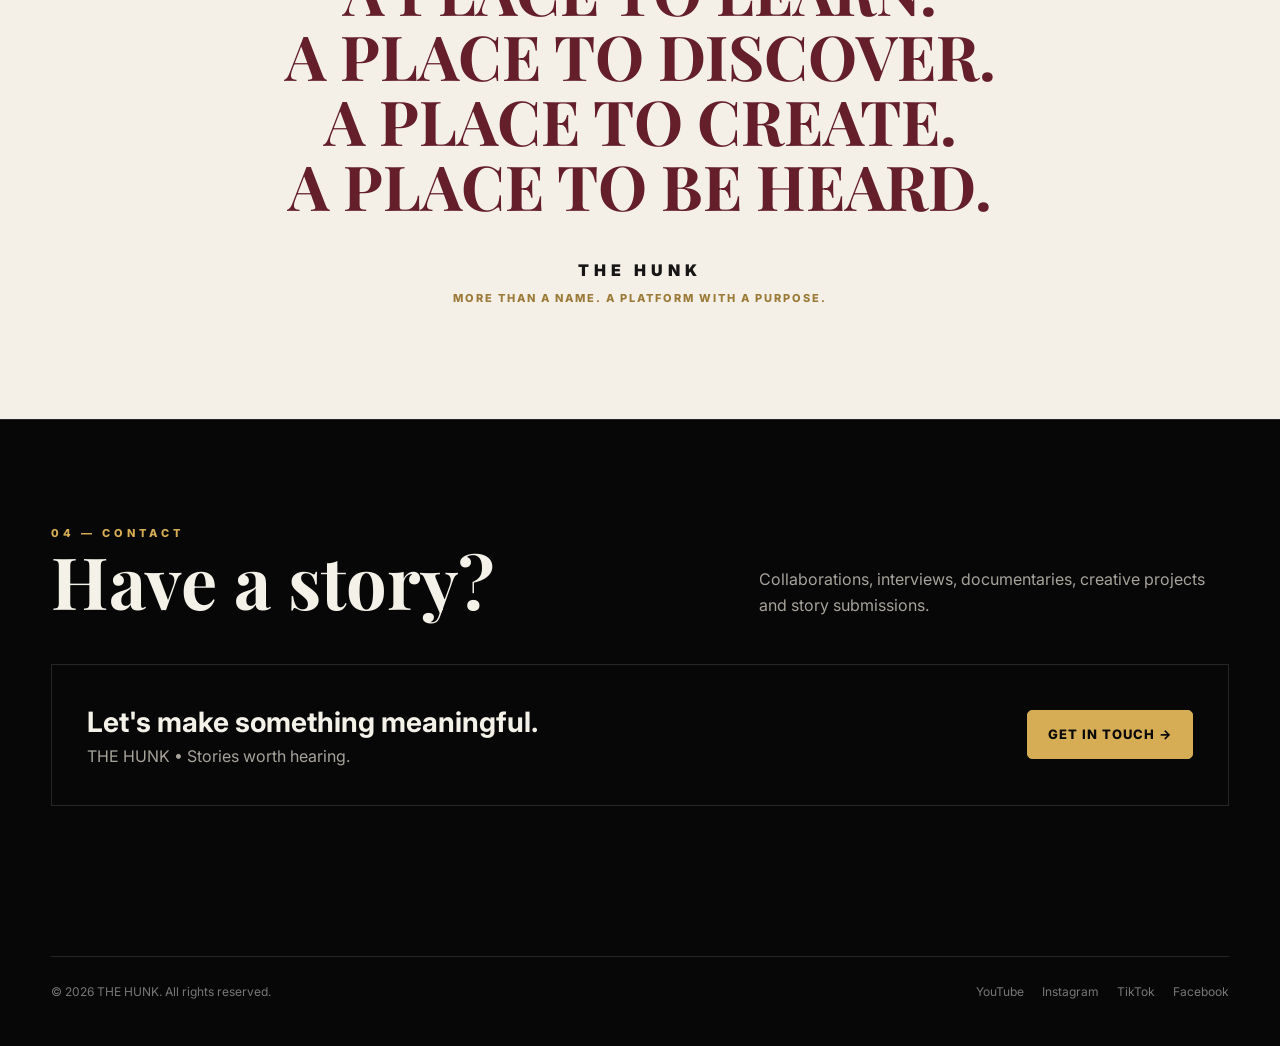
==== commit d739e42c: "Update index.html" ====
--- a/index.html
+++ b/index.html
@@ -1,5 +1,4 @@
-
-
+<!DOCTYPE html>
 <html lang="ne">
 <head>
 <meta charset="UTF-8">
@@ -128,3 +127,138 @@
 @media(max-width:800px){.about-photo{height:230px}.about-section .about-copy{padding:28px 25px 0}.about-hero-photo{height:300px}}
 </style>
 </head>
+<body>
+
+<nav id="nav">
+  <div class="container nav-inner">
+    <a class="brand" href="#home"><span class="brand-mark">TH</span><span>THE HUNK</span></a>
+    <div class="links" id="links">
+      <a href="#home">Home</a><a href="#stories">Stories</a><a href="#about">About</a>
+      <a href="#mission">Mission</a><a href="#contact">Contact</a>
+    </div>
+    <button class="menu" id="menu">☰</button>
+  </div>
+</nav>
+
+<main>
+<section class="hero" id="home">
+  <div class="container hero-content">
+    <div class="kicker">A story can change a life.</div>
+    <h1>THE <span>HUNK</span></h1>
+    <p class="hero-copy">Stories that deserve to be heard. Voices that deserve to rise. A cinematic home for courage, truth, talent and the people behind the stories.</p>
+    <div class="cta-row">
+      <a class="btn primary" href="#stories">Explore Stories</a>
+      <a class="btn" href="#about">Our Mission →</a>
+    </div>
+  </div>
+  <div class="scroll">SCROLL TO DISCOVER</div>
+</section>
+
+<section id="stories">
+  <div class="container">
+    <div class="section-head">
+      <div><div class="eyebrow">01 — Stories</div><h2>Real people.<br>Real stories.</h2></div>
+      <p class="lead">From unheard voices to extraordinary journeys, THE HUNK brings human stories into the light.</p>
+    </div>
+    <div class="feature">
+      <article class="feature-main">
+        <div class="eyebrow">Featured Story</div>
+        <h3>The courage to begin again.</h3>
+        <p class="lead">A cinematic space for your first flagship story, documentary or interview.</p>
+        <div class="cta-row" style="margin-top:22px"><a class="btn primary" href="#contact">Watch / Read</a></div>
+      </article>
+      <div class="feature-side">
+        <article class="mini"><span class="number">01</span><h4>Voices</h4><p>Stories from people whose voices are often overlooked.</p></article>
+        <article class="mini"><span class="number">02</span><h4>Journeys</h4><p>Failures, turning points, dreams and the road forward.</p></article>
+      </div>
+    </div>
+  </div>
+</section>
+
+<div class="quote">
+  <div class="container">
+    <blockquote>“Every voice matters. Some just need someone brave enough to listen.”</blockquote>
+    <cite>— THE HUNK</cite>
+  </div>
+</div>
+
+<section id="mission">
+  <div class="container">
+    <div class="section-head">
+      <div><div class="eyebrow">02 — What We Do</div><h2>Create.<br>Explore.<br>Inspire.</h2></div>
+      <p class="lead">Built as a media and storytelling platform — ready for films, interviews, photography, articles and original productions.</p>
+    </div>
+    <div class="grid">
+      <article class="card"><span class="number">01</span><h3>Documentaries</h3><p>Human-centered cinematic films and powerful real-world narratives.</p></article>
+      <article class="card"><span class="number">02</span><h3>Interviews</h3><p>Conversations that go beyond the surface and reveal the person behind the story.</p></article>
+      <article class="card"><span class="number">03</span><h3>Inspiration</h3><p>Ideas, journeys and lessons designed to move people forward.</p></article>
+    </div>
+  </div>
+</section>
+
+<section id="about" class="about-page">
+  <div class="container">
+    <div class="about-hero">
+      <div class="eyebrow">03 — ABOUT THE HUNK</div>
+      <h2>MORE THAN A NAME.<br><span>A PLATFORM WITH A PURPOSE.</span></h2>
+      <p class="about-intro">THE HUNK is a platform created to discover, share, learn, and amplify meaningful stories, knowledge, ideas, and voices.</p>
+      <div class="about-hero-photo-wrap"><img class="about-hero-photo" src="https://images.unsplash.com/photo-1759659334772-c3a05b8178e9?auto=format&fit=crop&fm=jpg&q=85&w=1800" alt="Documentary interview and storytelling" loading="eager"><div class="about-hero-photo-label">STORIES • PEOPLE • KNOWLEDGE • PURPOSE</div></div>
+    </div>
+
+    <div class="about-grid">
+      <article class="about-section"><img class="about-photo" src="https://images.unsplash.com/photo-1759659334772-c3a05b8178e9?auto=format&fit=crop&fm=jpg&q=85&w=1200" alt="A documentary interview capturing a real human story" loading="lazy"><div class="about-copy"><div class="about-num">01</div><h3>WHY THE HUNK EXISTS</h3><p>The world is full of people with extraordinary stories, hidden talents, valuable experiences, and knowledge. But not every voice gets heard.</p><p>Some stories remain untold. Some people remain unseen. Some knowledge never reaches the people who need it.</p><p><strong>THE HUNK exists to help change that.</strong></p></div></article>
+      <article class="about-section"><img class="about-photo" src="https://images.unsplash.com/photo-1760720963053-aca574b081b8?auto=format&fit=crop&fm=jpg&q=85&w=1200" alt="Knowledge, learning and reflection" loading="lazy"><div class="about-copy"><div class="about-num">02</div><h3>STORIES</h3><p>We explore stories of struggle, courage, achievement, failure, hope, and transformation.</p><p>We believe that a powerful story does not have to come from a famous person. Sometimes, the most meaningful stories belong to ordinary people who have experienced extraordinary things.</p><p><strong>One person's story can become another person's strength.</strong></p></div></article>
+      <article class="about-section"><img class="about-photo" src="https://images.unsplash.com/photo-1768885511762-4f8a888b0a6f?auto=format&fit=crop&fm=jpg&q=85&w=1200" alt="Filmmaking and visual storytelling" loading="lazy"><div class="about-copy"><div class="about-num">03</div><h3>LEARN</h3><p>THE HUNK aims to become a place where people can explore and understand different subjects—from the simplest concepts to deeper knowledge.</p><p class="about-topics">Technology • Science • History • Psychology • Filmmaking • Photography • Languages • Creativity • Personal Development</p><p><strong>Learn something today that makes you better tomorrow.</strong></p></div></article>
+      <article class="about-section"><img class="about-photo" src="https://images.unsplash.com/photo-1546838768-4f581246d098?auto=format&fit=crop&fm=jpg&q=85&w=1200" alt="Photography and creative expression" loading="lazy"><div class="about-copy"><div class="about-num">04</div><h3>CREATE</h3><p>THE HUNK explores filmmaking, photography, visual storytelling, interviews, documentaries, and other forms of creative expression.</p><p>Creativity is not only about making something beautiful. It is about giving an idea, a story, or a voice a way to reach people.</p></div></article>
+      <article class="about-section"><img class="about-photo" src="https://images.unsplash.com/photo-1739296385046-206bd6f31dc1?auto=format&fit=crop&fm=jpg&q=85&w=1200" alt="The craft behind the camera" loading="lazy"><div class="about-copy"><div class="about-num">05</div><h3>INSPIRE</h3><p>We want to share stories, ideas, and experiences that encourage people to believe in themselves and continue moving forward.</p><p>Not perfect lives. Not impossible dreams. But real people who faced real challenges—and continued to rise.</p></div></article>
+      <article class="about-section"><img class="about-photo" src="https://images.unsplash.com/photo-1768885511762-4f8a888b0a6f?auto=format&fit=crop&fm=jpg&q=85&w=1200" alt="Creating stories that move people" loading="lazy"><div class="about-copy"><div class="about-num">06</div><h3>OUR VISION</h3><p class="vision-line">TO AMPLIFY UNHEARD VOICES, SHARE MEANINGFUL KNOWLEDGE, AND INSPIRE PEOPLE TO RISE.</p><div class="pillars"><span>DISCOVER</span><span>LEARN</span><span>CREATE</span><span>SHARE</span><span>INSPIRE</span></div></div></article>
+    </div>
+
+    <div class="about-manifesto">
+      <div class="eyebrow">OUR PHILOSOPHY</div>
+      <blockquote>“EVERY VOICE MATTERS.<br>EVERY STORY HAS VALUE.<br>EVERY PERSON HAS SOMETHING TO TEACH.”</blockquote>
+      <p>We don't believe that only famous people have important stories. Every person's journey can contain a lesson. Every experience can carry knowledge. And every voice has the potential to make a difference.</p>
+    </div>
+
+    <div class="knowledge-universe">
+      <div class="eyebrow">THE HUNK KNOWLEDGE UNIVERSE</div>
+      <h3>FROM ZERO TO DEEP UNDERSTANDING.</h3>
+      <p>As THE HUNK grows, our goal is to develop a dedicated learning space where anyone can explore subjects according to their interests.</p>
+      <div class="learning-cards"><div><b>FILMMAKING</b><span>Beginner → Intermediate → Advanced</span></div><div><b>PHOTOGRAPHY</b><span>Beginner → Intermediate → Advanced</span></div><div><b>AND MORE</b><span>Technology • Science • History • Creativity</span></div></div>
+      <p class="goal"><strong>THE GOAL IS NOT JUST TO GIVE INFORMATION.<br>THE GOAL IS TO HELP PEOPLE UNDERSTAND.</strong></p>
+    </div>
+
+    <div class="about-promise"><div class="eyebrow">OUR PROMISE</div><h3>KNOWLEDGE SHOULD BE UNDERSTANDABLE.<br>STORIES SHOULD BE RESPECTED.<br>VOICES SHOULD HAVE A PLACE TO BE HEARD.</h3></div>
+    <div class="about-welcome"><div class="eyebrow">WELCOME TO THE HUNK</div><h3>A PLACE TO LEARN.<br>A PLACE TO DISCOVER.<br>A PLACE TO CREATE.<br>A PLACE TO BE HEARD.</h3><p>THE HUNK</p><span>MORE THAN A NAME. A PLATFORM WITH A PURPOSE.</span></div>
+  </div>
+</section>
+
+<section id="contact">
+  <div class="container">
+    <div class="section-head">
+      <div><div class="eyebrow">04 — Contact</div><h2>Have a story?</h2></div>
+      <p class="lead">Collaborations, interviews, documentaries, creative projects and story submissions.</p>
+    </div>
+    <div class="contact-box">
+      <div><h3 style="font-size:28px">Let's make something meaningful.</h3><p style="color:var(--muted)">THE HUNK • Stories worth hearing.</p></div>
+      <a class="btn primary" href="mailto:hello@thehunk.com">Get In Touch →</a>
+    </div>
+  </div>
+</section>
+</main>
+
+<footer>
+  <div class="container footer-inner">
+    <div>© 2026 THE HUNK. All rights reserved.</div>
+    <div class="socials"><a href="#">YouTube</a><a href="#">Instagram</a><a href="#">TikTok</a><a href="#">Facebook</a></div>
+  </div>
+</footer>
+
+<script>
+const nav=document.getElementById('nav'), menu=document.getElementById('menu'), links=document.getElementById('links');
+window.addEventListener('scroll',()=>nav.classList.toggle('scrolled',scrollY>30));
+menu.addEventListener('click',()=>links.classList.toggle('open'));
+links.querySelectorAll('a').forEach(a=>a.addEventListener('click',()=>links.classList.remove('open')));
+</script>
+</body>
+</html>
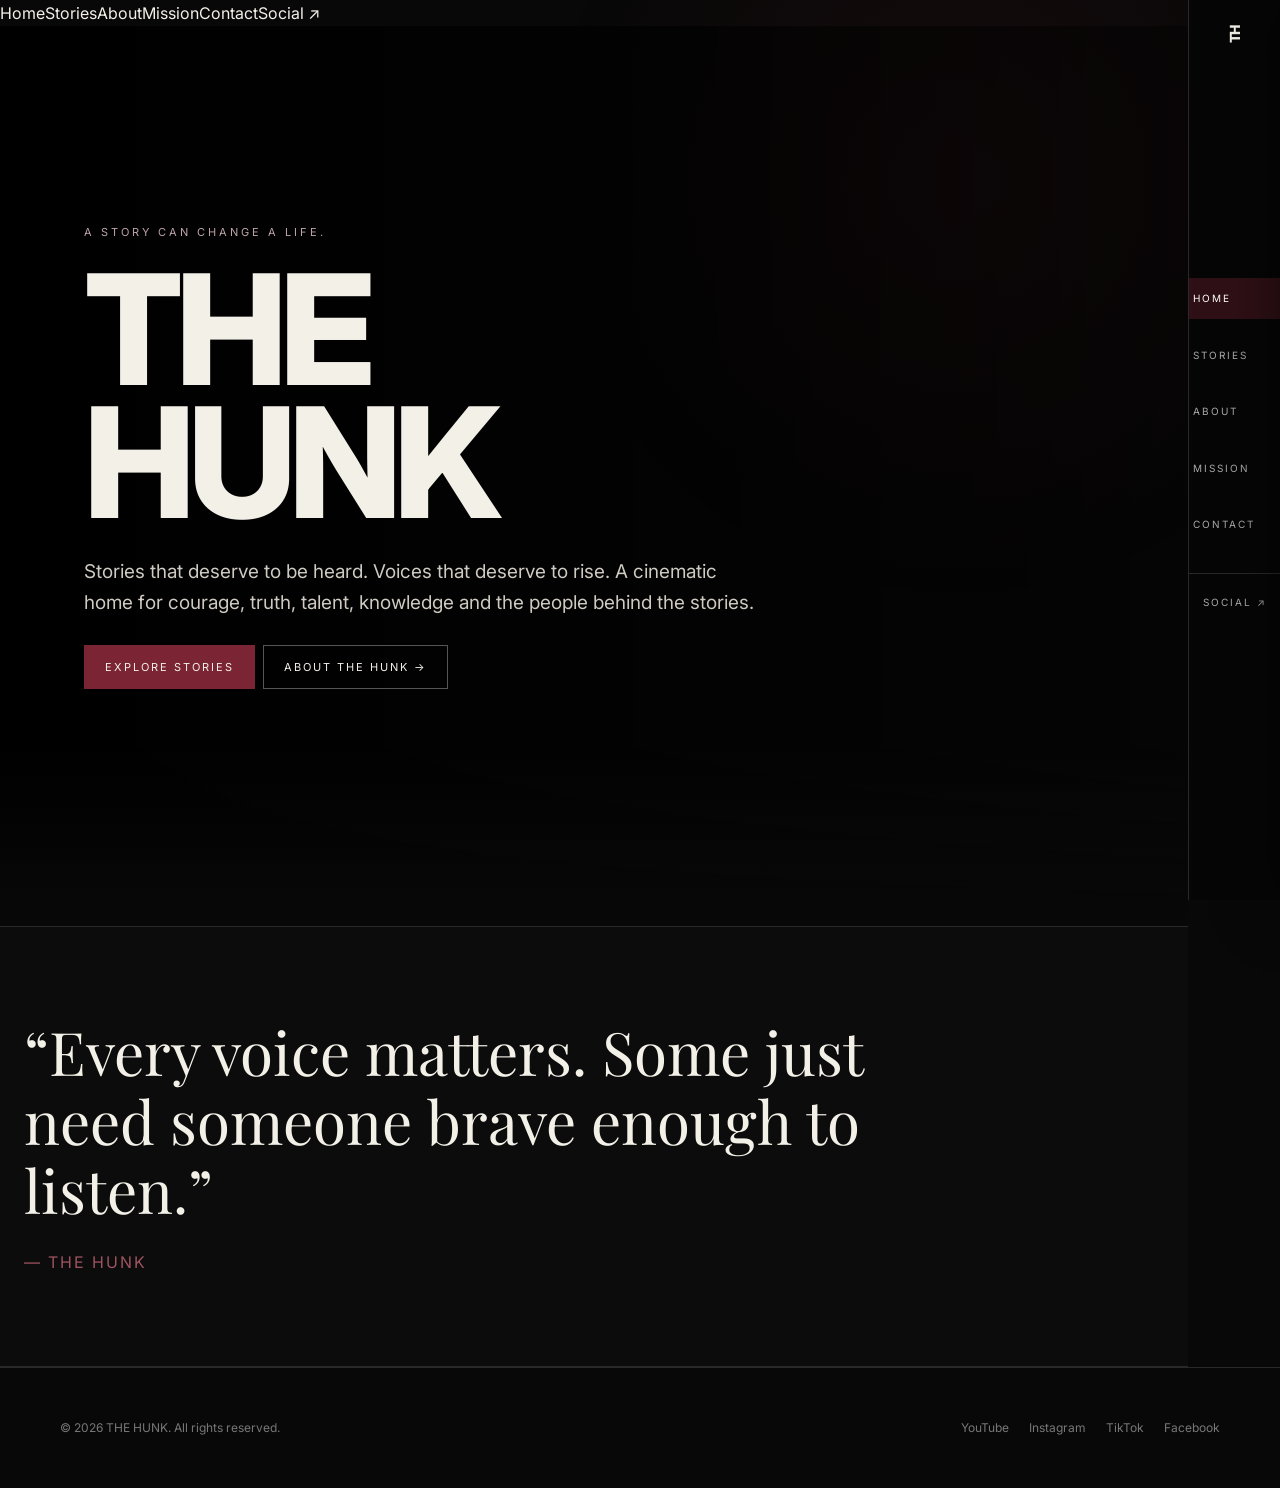
==== commit a826a944: "Update index.html" ====
--- a/index.html
+++ b/index.html
@@ -1,264 +1,181 @@
+
 <!DOCTYPE html>
-<html lang="ne">
+<html lang="en">
 <head>
 <meta charset="UTF-8">
 <meta name="viewport" content="width=device-width, initial-scale=1.0">
-<title>THE HUNK — Empowering Silent Voices</title>
-<meta name="description" content="THE HUNK — Stories, voices, courage and inspiration.">
+<meta name="description" content="THE HUNK — Stories, knowledge, creativity and voices that deserve to be heard.">
+<title>THE HUNK — Stories With Purpose</title>
+<link rel="preconnect" href="https://fonts.googleapis.com">
+<link rel="preconnect" href="https://fonts.gstatic.com" crossorigin>
+<link href="https://fonts.googleapis.com/css2?family=Inter:wght@400;500;600;700;800&family=Playfair+Display:wght@600;700&display=swap" rel="stylesheet">
 <style>
-@import url('https://fonts.googleapis.com/css2?family=Inter:wght@400;500;600;700;800;900&family=Playfair+Display:wght@600;700&display=swap');
-
-:root{
-  --bg:#070707; --card:#101010; --text:#f4f1e8; --muted:#a7a39a;
-  --gold:#d6ad55; --line:#262626; --max:1180px;
+:root{--bg:#080808;--panel:#101010;--text:#f3f0e8;--muted:#aaa59c;--line:#292929;--accent:#7b2434;--accent2:#a83b50;--rail:92px}
+*{box-sizing:border-box}html{scroll-behavior:smooth}body{margin:0;background:var(--bg);color:var(--text);font-family:Inter,Arial,sans-serif;line-height:1.65}
+a{color:inherit;text-decoration:none}button{font:inherit}.container{width:min(1160px,calc(100% - 48px));margin:auto}
+body:before{content:"";position:fixed;inset:0;pointer-events:none;background:radial-gradient(circle at 75% 20%,rgba(123,36,52,.12),transparent 35%);z-index:-1}
+.rail{position:fixed;right:0;top:0;height:100vh;width:var(--rail);border-left:1px solid var(--line);background:rgba(7,7,7,.94);backdrop-filter:blur(14px);z-index:50;display:flex;flex-direction:column;align-items:center;justify-content:center;gap:16px}
+.rail .logo{position:absolute;top:26px;font-weight:800;letter-spacing:-1px;font-size:14px;writing-mode:vertical-rl;transform:rotate(180deg)}
+.rail a,.rail button{width:100%;border:0;background:none;color:#aaa;font-size:10px;letter-spacing:2px;text-transform:uppercase;padding:12px 4px;cursor:pointer;transition:.25s}
+.rail a:hover,.rail a.active,.rail button:hover{color:#fff;background:rgba(123,36,52,.35)}
+.social-trigger{border-top:1px solid var(--line)!important;margin-top:12px;padding-top:20px!important}
+main{margin-right:var(--rail)}.page{display:none;min-height:100vh}.page.active{display:block;animation:fade .35s ease}
+@keyframes fade{from{opacity:0;transform:translateY(8px)}to{opacity:1;transform:none}}
+.hero{min-height:100vh;display:flex;align-items:center;position:relative;overflow:hidden;background:linear-gradient(90deg,rgba(0,0,0,.95),rgba(0,0,0,.35)),url("https://images.unsplash.com/photo-1485846234645-a62644f84728?auto=format&fit=crop&w=2200&q=85") center/cover}
+.hero:after{content:"";position:absolute;inset:auto 0 0;height:180px;background:linear-gradient(transparent,var(--bg))}
+.hero-content{padding:80px 60px 120px}.eyebrow,.kicker{font-size:11px;letter-spacing:3px;text-transform:uppercase;color:#bda4a8}.kicker{margin-bottom:22px}
+h1{font-size:clamp(64px,12vw,160px);line-height:.86;letter-spacing:-7px;margin:0 0 28px;font-weight:800}h1 span{color:#fff}
+h2{font-size:clamp(46px,7vw,86px);line-height:.95;letter-spacing:-4px;margin:10px 0 28px}h3{font-size:28px;line-height:1.1;margin:10px 0 16px}
+.hero-copy{max-width:680px;color:#d0cbc2;font-size:19px}.btn{display:inline-block;border:1px solid #555;padding:12px 20px;text-transform:uppercase;font-size:11px;letter-spacing:2px;margin:8px 8px 0 0;transition:.25s}.btn:hover{border-color:#fff;background:#fff;color:#000}.btn.primary{background:var(--accent);border-color:var(--accent)}.btn.primary:hover{background:var(--accent2);border-color:var(--accent2);color:#fff}
+.section{padding:120px 0}.section-head{display:flex;justify-content:space-between;gap:50px;align-items:end;margin-bottom:55px}.lead{color:var(--muted);font-size:17px;max-width:550px}
+.story-feature{display:grid;grid-template-columns:1.4fr .8fr;min-height:500px;border:1px solid var(--line);background:#0d0d0d}.story-main{padding:60px;background:linear-gradient(130deg,rgba(123,36,52,.35),transparent 60%),url("https://images.unsplash.com/photo-1516321318423-f06f85e504b3?auto=format&fit=crop&w=1400&q=80") center/cover;display:flex;flex-direction:column;justify-content:end}.story-main p{max-width:650px;color:#ddd}.story-side{display:flex;flex-direction:column}.mini{padding:34px;border-bottom:1px solid var(--line);flex:1}.num{color:#9d5360;font-size:12px;letter-spacing:2px}
+.quote{padding:90px 0;border-top:1px solid var(--line);border-bottom:1px solid var(--line);background:#0c0c0c}.quote blockquote{font-family:"Playfair Display",serif;font-size:clamp(32px,5vw,60px);line-height:1.15;max-width:900px;margin:0}.quote cite{display:block;margin-top:25px;color:#9d5360;font-style:normal;letter-spacing:2px}
+.about-hero{padding:120px 0 70px}.about-intro{font-size:23px;max-width:850px;color:#d2cec6}.about-photo{width:100%;height:360px;object-fit:cover;margin:30px 0 60px;filter:brightness(.72)}.about-grid{display:grid;grid-template-columns:1fr 1fr;gap:1px;background:var(--line)}.about-card{background:var(--bg);padding:45px;min-height:330px}.about-card h3{color:#b33b50}.about-card p{color:#b9b4ac}.manifesto{padding:80px 0;text-align:center;border-top:1px solid var(--line)}.manifesto blockquote{font-family:"Playfair Display",serif;font-size:clamp(30px,5vw,62px);line-height:1.1;margin:25px auto;max-width:900px}.knowledge{padding:70px 0;border-top:1px solid var(--line)}.knowledge-grid{display:grid;grid-template-columns:repeat(3,1fr);gap:14px}.knowledge-grid div{border:1px solid var(--line);padding:28px}.knowledge-grid b{display:block;letter-spacing:2px;margin-bottom:8px}.knowledge-grid span{color:var(--muted);font-size:13px}
+.cards{display:grid;grid-template-columns:repeat(3,1fr);gap:16px}.card{border:1px solid var(--line);padding:38px;min-height:250px;background:#0d0d0d}.card:hover{border-color:#6c3340;transform:translateY(-3px);transition:.25s}.card p{color:var(--muted)}
+.contact-box{border:1px solid var(--line);padding:55px;display:flex;justify-content:space-between;align-items:center;gap:30px;background:linear-gradient(120deg,rgba(123,36,52,.22),transparent)}
+footer{padding:50px 0;border-top:1px solid var(--line);color:#777;font-size:12px}.footer-row{display:flex;justify-content:space-between;gap:20px}.footer-socials{display:flex;gap:20px}.footer-socials a:hover{color:#fff}
+.drawer{position:fixed;right:0;top:0;width:min(420px,92vw);height:100vh;background:#0b0b0b;z-index:100;transform:translateX(105%);transition:.35s;border-left:1px solid #444;padding:35px;box-shadow:-20px 0 60px rgba(0,0,0,.55)}.drawer.open{transform:none}.drawer h2{font-size:48px;margin-top:80px}.drawer a{display:block;border-top:1px solid var(--line);padding:18px 0;font-size:14px;letter-spacing:2px;text-transform:uppercase}.drawer a:hover{color:#d16b7c}.close{position:absolute;right:25px;top:20px;background:none;border:0;color:#fff;font-size:28px;cursor:pointer}.overlay{position:fixed;inset:0;background:rgba(0,0,0,.6);z-index:90;display:none}.overlay.show{display:block}
+.mobile-nav{display:none}
+@media(max-width:850px){
+:root{--rail:0px}.rail{display:none}main{margin-right:0}.mobile-nav{display:flex;position:fixed;top:0;left:0;right:0;height:68px;z-index:60;background:rgba(7,7,7,.9);backdrop-filter:blur(12px);border-bottom:1px solid var(--line);align-items:center;justify-content:space-between;padding:0 18px}.mobile-nav strong{letter-spacing:1px}.mobile-nav button{background:none;border:1px solid #444;color:#fff;padding:7px 11px}.mobile-menu{position:fixed;top:68px;left:0;right:0;background:#0b0b0b;border-bottom:1px solid var(--line);display:none;z-index:59}.mobile-menu.open{display:block}.mobile-menu a{display:block;padding:14px 20px;border-bottom:1px solid var(--line);font-size:12px;letter-spacing:2px;text-transform:uppercase}
+.container{width:min(100% - 34px,1160px)}.hero-content{padding:120px 10px 100px}.hero{background-position:65% center}h1{letter-spacing:-4px}.section{padding:90px 0}.section-head,.footer-row{display:block}.section-head .lead{margin-top:22px}.story-feature,.about-grid,.cards,.knowledge-grid{grid-template-columns:1fr}.story-main{min-height:430px;padding:35px}.story-side{display:grid;grid-template-columns:1fr 1fr}.mini{min-height:190px}.about-hero{padding-top:110px}.about-photo{height:260px}.contact-box{display:block}.footer-socials{margin-top:20px;flex-wrap:wrap}
 }
-*{box-sizing:border-box;margin:0;padding:0}
-html{scroll-behavior:smooth}
-body{background:var(--bg);color:var(--text);font-family:Inter,system-ui,sans-serif;line-height:1.6}
-a{color:inherit;text-decoration:none}
-.container{width:min(92%,var(--max));margin:auto}
-
-/* NAV */
-nav{position:fixed;top:0;left:0;right:0;z-index:50;padding:18px 0;background:linear-gradient(#070707ee,transparent);transition:.3s}
-nav.scrolled{background:#070707f2;border-bottom:1px solid var(--line);backdrop-filter:blur(12px)}
-.nav-inner{display:flex;align-items:center;justify-content:space-between}
-.brand{display:flex;align-items:center;gap:10px;font-weight:900;letter-spacing:2px}
-.brand-mark{width:38px;height:38px;border:2px solid var(--gold);border-radius:50%;display:grid;place-items:center;color:var(--gold);font-size:13px}
-.links{display:flex;gap:28px;font-size:13px;font-weight:700;letter-spacing:1px;text-transform:uppercase}
-.links a{opacity:.8;transition:.2s}.links a:hover{color:var(--gold);opacity:1}
-.menu{display:none;background:none;border:1px solid #333;color:white;border-radius:8px;padding:8px 11px}
-
-/* HERO */
-.hero{min-height:100vh;display:grid;place-items:center;position:relative;overflow:hidden}
-.hero:before{content:"";position:absolute;inset:0;background:
- radial-gradient(circle at 75% 35%,#8c6b2925,transparent 28%),
- linear-gradient(115deg,#050505 20%,#1110 60%);}
-.hero:after{content:"";position:absolute;width:560px;height:560px;border:1px solid #d6ad5520;border-radius:50%;right:-170px;top:18%;box-shadow:0 0 0 60px #d6ad5508,0 0 0 120px #d6ad5504}
-.hero-content{position:relative;z-index:2;padding-top:90px}
-.kicker{color:var(--gold);font-size:12px;font-weight:800;letter-spacing:5px;text-transform:uppercase;margin-bottom:18px}
-h1{font-size:clamp(58px,11vw,145px);line-height:.86;letter-spacing:-7px;font-weight:900;max-width:850px}
-h1 span{color:var(--gold)}
-.hero-copy{max-width:610px;margin:30px 0;color:#c3c0b7;font-size:18px}
-.cta-row{display:flex;gap:13px;flex-wrap:wrap}
-.btn{display:inline-flex;align-items:center;justify-content:center;padding:13px 20px;border:1px solid #444;border-radius:5px;font-size:13px;font-weight:800;text-transform:uppercase;letter-spacing:1px}
-.btn.primary{background:var(--gold);color:#090909;border-color:var(--gold)}
-.btn:hover{transform:translateY(-2px);transition:.2s}
-.scroll{position:absolute;bottom:28px;left:4%;font-size:10px;letter-spacing:3px;color:#777;writing-mode:vertical-rl}
-
-/* SECTIONS */
-section{padding:105px 0;border-top:1px solid var(--line)}
-.section-head{display:flex;justify-content:space-between;align-items:end;gap:30px;margin-bottom:45px}
-.eyebrow{color:var(--gold);font-size:11px;letter-spacing:4px;font-weight:800;text-transform:uppercase}
-h2{font-family:"Playfair Display",serif;font-size:clamp(38px,6vw,72px);line-height:1.05}
-.lead{max-width:470px;color:var(--muted)}
-.grid{display:grid;grid-template-columns:repeat(3,1fr);gap:18px}
-
-/* CARDS */
-.card{background:var(--card);border:1px solid var(--line);padding:26px;min-height:250px;position:relative;overflow:hidden}
-.card:before{content:"";position:absolute;inset:auto -30px -70px auto;width:180px;height:180px;border:1px solid #d6ad5518;border-radius:50%}
-.number{font-size:12px;color:var(--gold);font-weight:800}
-.card h3{font-family:"Playfair Display",serif;font-size:28px;margin:55px 0 8px}
-.card p{color:var(--muted);font-size:14px}
-
-/* FEATURE */
-.feature{display:grid;grid-template-columns:1.2fr .8fr;gap:18px}
-.feature-main{min-height:450px;background:linear-gradient(145deg,#171717,#0b0b0b);border:1px solid var(--line);padding:42px;display:flex;flex-direction:column;justify-content:end}
-.feature-main h3{font-size:clamp(35px,5vw,65px);line-height:1;margin:12px 0}
-.feature-side{display:grid;gap:18px}
-.mini{background:#101010;border:1px solid var(--line);padding:28px}
-.mini h4{font-size:22px;margin:12px 0 5px}
-.mini p{color:var(--muted);font-size:13px}
-
-/* QUOTE */
-.quote{padding:90px 0;text-align:center;background:#0a0a0a}
-.quote blockquote{font-family:"Playfair Display",serif;font-size:clamp(28px,5vw,58px);max-width:900px;margin:auto;line-height:1.15}
-.quote cite{display:block;color:var(--gold);font-size:11px;letter-spacing:3px;margin-top:25px;font-style:normal}
-
-/* ABOUT / CONTACT */
-.about{display:grid;grid-template-columns:1fr 1fr;gap:80px}
-.about p{color:#b8b5ad;margin-top:20px;font-size:17px}
-.manifesto{border-left:2px solid var(--gold);padding-left:25px}
-.contact-box{border:1px solid var(--line);padding:35px;display:flex;justify-content:space-between;align-items:center;gap:30px}
-
-/* FOOTER */
-footer{padding:45px 0;color:#777;font-size:12px}
-.footer-inner{display:flex;justify-content:space-between;gap:20px;border-top:1px solid var(--line);padding-top:25px}
-.socials{display:flex;gap:18px}.socials a:hover{color:var(--gold)}
-
-@media(max-width:800px){
- .links{display:none;position:absolute;top:72px;left:4%;right:4%;padding:20px;background:#0b0b0bf7;border:1px solid var(--line);flex-direction:column;gap:18px}
- .links.open{display:flex}.menu{display:block}
- h1{letter-spacing:-4px}
- .grid,.feature,.about{grid-template-columns:1fr}
- .section-head{display:block}.lead{margin-top:18px}
- .feature-main{min-height:380px}.about{gap:40px}
- .contact-box{display:block}.contact-box .btn{margin-top:20px}
- .footer-inner{display:block}.socials{margin-top:15px}
-}
-
-/* PREMIUM ABOUT PAGE */
-.about-page{padding:110px 0 80px;background:#f4f0e8;color:#171515}
-.about-page .container{max-width:1100px}
-.about-hero{padding:20px 0 85px;border-bottom:1px solid #cfc6b7}
-.about-page .eyebrow{color:#641f2b;letter-spacing:4px;font-weight:800;font-size:11px}
-.about-hero h2{font-family:"Playfair Display",serif;font-size:clamp(42px,7vw,82px);line-height:.98;margin:20px 0 28px;letter-spacing:-2px}
-.about-hero h2 span,.about-section h3,.about-promise h3{color:#641f2b}
-.about-intro{font-size:20px;line-height:1.65;max-width:760px;color:#514c46}
-.about-grid{display:grid;grid-template-columns:1fr 1fr;gap:1px;background:#cfc6b7;margin:65px 0;background-color:#cfc6b7}
-.about-section{background:#f4f0e8;padding:42px 38px;min-height:330px}
-.about-num{font-size:11px;font-weight:800;color:#9b7b37;letter-spacing:2px;margin-bottom:50px}
-.about-section h3{font-family:"Playfair Display",serif;font-size:30px;margin-bottom:18px;letter-spacing:.5px}
-.about-section p{color:#514c46;margin:0 0 14px;font-size:15px;line-height:1.8}
-.about-section strong{color:#641f2b}
-.about-topics{font-size:14px!important;font-weight:700;color:#641f2b!important}
-.vision-line{font-family:"Playfair Display",serif;font-size:21px!important;line-height:1.35!important;color:#641f2b!important}
-.pillars{display:flex;flex-wrap:wrap;gap:8px;margin-top:22px}.pillars span{border:1px solid #9b7b37;padding:7px 12px;font-size:10px;letter-spacing:1.5px;font-weight:800;color:#641f2b}
-.about-manifesto{background:#171515;color:#f4f0e8;padding:75px 55px;margin:65px 0;text-align:center}.about-manifesto .eyebrow{color:#d6ad55}.about-manifesto blockquote{font-family:"Playfair Display",serif;font-size:clamp(28px,5vw,55px);line-height:1.1;margin:25px auto;max-width:900px}.about-manifesto p{max-width:720px;margin:auto;color:#c7c1b7;line-height:1.8}
-.knowledge-universe{padding:25px 0 70px}.knowledge-universe h3{font-family:"Playfair Display",serif;color:#641f2b;font-size:clamp(32px,5vw,58px);margin:15px 0}.knowledge-universe>p{max-width:760px;color:#514c46;line-height:1.8}.learning-cards{display:grid;grid-template-columns:repeat(3,1fr);gap:14px;margin:35px 0}.learning-cards div{border:1px solid #cfc6b7;padding:25px;background:#eee9df}.learning-cards b{display:block;color:#641f2b;font-family:"Playfair Display",serif;font-size:22px;margin-bottom:8px}.learning-cards span{font-size:12px;color:#69635b}.goal{margin-top:30px!important;color:#641f2b!important;font-family:"Playfair Display",serif;font-size:20px}.about-promise{border-top:1px solid #cfc6b7;border-bottom:1px solid #cfc6b7;padding:65px 0}.about-promise h3{font-family:"Playfair Display",serif;font-size:clamp(28px,4vw,50px);line-height:1.15;margin-top:20px}.about-welcome{text-align:center;padding:90px 0 30px}.about-welcome h3{font-family:"Playfair Display",serif;color:#641f2b;font-size:clamp(32px,5vw,62px);line-height:1.05;margin:20px 0}.about-welcome p{font-weight:900;letter-spacing:5px;margin-top:40px}.about-welcome span{font-size:11px;color:#9b7b37;letter-spacing:2px;font-weight:800}
-@media(max-width:800px){.about-grid{grid-template-columns:1fr}.about-section{padding:35px 25px;min-height:auto}.about-manifesto{padding:55px 25px}.learning-cards{grid-template-columns:1fr}.about-hero{padding-bottom:55px}}
-
-.about-photo{width:100%;height:250px;object-fit:cover;display:block;filter:saturate(.88) contrast(1.03)}
-.about-section{padding:0 0 34px;overflow:hidden}
-.about-section .about-copy{padding:30px 34px 0}
-.about-hero-photo{width:100%;height:min(58vw,520px);object-fit:cover;display:block;margin-top:38px;filter:brightness(.78) saturate(.85)}
-.about-hero-photo-wrap{position:relative;overflow:hidden;background:#171515}
-.about-hero-photo-wrap:after{content:"";position:absolute;inset:0;background:linear-gradient(180deg,transparent 35%,rgba(23,21,21,.72) 100%)}
-.about-hero-photo-label{position:absolute;left:30px;bottom:25px;z-index:2;color:#f4f0e8;font-size:11px;letter-spacing:3px;font-weight:800}
-@media(max-width:800px){.about-photo{height:230px}.about-section .about-copy{padding:28px 25px 0}.about-hero-photo{height:300px}}
 </style>
 </head>
 <body>
 
-<nav id="nav">
-  <div class="container nav-inner">
-    <a class="brand" href="#home"><span class="brand-mark">TH</span><span>THE HUNK</span></a>
-    <div class="links" id="links">
-      <a href="#home">Home</a><a href="#stories">Stories</a><a href="#about">About</a>
-      <a href="#mission">Mission</a><a href="#contact">Contact</a>
-    </div>
-    <button class="menu" id="menu">☰</button>
-  </div>
+<nav class="rail" aria-label="Main navigation">
+  <div class="logo">TH</div>
+  <a href="#home" data-page="home">Home</a>
+  <a href="#stories" data-page="stories">Stories</a>
+  <a href="#about" data-page="about">About</a>
+  <a href="#mission" data-page="mission">Mission</a>
+  <a href="#contact" data-page="contact">Contact</a>
+  <button class="social-trigger" id="socialBtn">Social ↗</button>
 </nav>
 
+<nav class="mobile-nav">
+  <strong>THE HUNK</strong>
+  <button id="mobileToggle">MENU</button>
+</nav>
+<div class="mobile-menu" id="mobileMenu">
+  <a href="#home" data-page="home">Home</a><a href="#stories" data-page="stories">Stories</a><a href="#about" data-page="about">About</a><a href="#mission" data-page="mission">Mission</a><a href="#contact" data-page="contact">Contact</a><a href="#" id="mobileSocial">Social ↗</a>
+</div>
+
+<div class="overlay" id="overlay"></div>
+<aside class="drawer" id="drawer">
+  <button class="close" id="closeDrawer">×</button>
+  <div class="eyebrow">THE HUNK</div>
+  <h2>Follow<br>the story.</h2>
+  <p class="lead">Connect with THE HUNK across our social platforms.</p>
+  <a href="https://www.youtube.com/@TheHunkOfficial" target="_blank" rel="noopener noreferrer">YouTube ↗</a>
+  <a href="https://www.instagram.com/thehunkofficialmedia" target="_blank" rel="noopener noreferrer">Instagram ↗</a>
+  <a href="https://www.tiktok.com/@thehunkofficial" target="_blank" rel="noopener noreferrer">TikTok ↗</a>
+  <a href="https://www.facebook.com/share/1EN5fAmtQ9/" target="_blank" rel="noopener noreferrer">Facebook ↗</a>
+</aside>
+
 <main>
-<section class="hero" id="home">
-  <div class="container hero-content">
-    <div class="kicker">A story can change a life.</div>
-    <h1>THE <span>HUNK</span></h1>
-    <p class="hero-copy">Stories that deserve to be heard. Voices that deserve to rise. A cinematic home for courage, truth, talent and the people behind the stories.</p>
-    <div class="cta-row">
-      <a class="btn primary" href="#stories">Explore Stories</a>
-      <a class="btn" href="#about">Our Mission →</a>
+
+<section class="page active" id="home">
+  <div class="hero">
+    <div class="container hero-content">
+      <div class="kicker">A story can change a life.</div>
+      <h1>THE<br>HUNK</h1>
+      <p class="hero-copy">Stories that deserve to be heard. Voices that deserve to rise. A cinematic home for courage, truth, talent, knowledge and the people behind the stories.</p>
+      <div><a class="btn primary" href="#stories" data-page="stories">Explore Stories</a><a class="btn" href="#about" data-page="about">About THE HUNK →</a></div>
     </div>
   </div>
-  <div class="scroll">SCROLL TO DISCOVER</div>
+  <div class="quote"><div class="container"><blockquote>“Every voice matters. Some just need someone brave enough to listen.”</blockquote><cite>— THE HUNK</cite></div></div>
 </section>
 
-<section id="stories">
+<section class="page" id="stories">
+  <div class="container section">
+    <div class="section-head"><div><div class="eyebrow">01 — Stories</div><h2>Real people.<br>Real stories.</h2></div><p class="lead">From unheard voices to extraordinary journeys, THE HUNK brings human stories into the light.</p></div>
+    <div class="story-feature">
+      <article class="story-main"><div class="eyebrow">Featured Story</div><h3>The courage to begin again.</h3><p>A cinematic space for the stories that are too meaningful to remain unheard. This is where THE HUNK will publish flagship documentaries, interviews and human journeys.</p><a class="btn primary" href="#contact" data-page="contact">Share a Story →</a></article>
+      <div class="story-side"><article class="mini"><span class="num">01</span><h3>Voices</h3><p class="lead">Stories from people whose voices are often overlooked.</p></article><article class="mini"><span class="num">02</span><h3>Journeys</h3><p class="lead">Failures, turning points, dreams and the road forward.</p></article></div>
+    </div>
+  </div>
+  <div class="quote"><div class="container"><blockquote>One person's story can become another person's strength.</blockquote></div></div>
+</section>
+
+<section class="page" id="about">
   <div class="container">
-    <div class="section-head">
-      <div><div class="eyebrow">01 — Stories</div><h2>Real people.<br>Real stories.</h2></div>
-      <p class="lead">From unheard voices to extraordinary journeys, THE HUNK brings human stories into the light.</p>
+    <div class="about-hero">
+      <div class="eyebrow">02 — About THE HUNK</div>
+      <h2>MORE THAN A NAME.<br><span>A PLATFORM WITH A PURPOSE.</span></h2>
+      <p class="about-intro">THE HUNK is a platform created to discover, share, learn, and amplify meaningful stories, knowledge, ideas, and voices.</p>
+      <img class="about-photo" src="https://images.unsplash.com/photo-1485846234645-a62644f84728?auto=format&fit=crop&w=1800&q=85" alt="Cinematic filmmaking and storytelling">
     </div>
-    <div class="feature">
-      <article class="feature-main">
-        <div class="eyebrow">Featured Story</div>
-        <h3>The courage to begin again.</h3>
-        <p class="lead">A cinematic space for your first flagship story, documentary or interview.</p>
-        <div class="cta-row" style="margin-top:22px"><a class="btn primary" href="#contact">Watch / Read</a></div>
-      </article>
-      <div class="feature-side">
-        <article class="mini"><span class="number">01</span><h4>Voices</h4><p>Stories from people whose voices are often overlooked.</p></article>
-        <article class="mini"><span class="number">02</span><h4>Journeys</h4><p>Failures, turning points, dreams and the road forward.</p></article>
-      </div>
+    <div class="about-grid">
+      <article class="about-card"><div class="num">01</div><h3>WHY THE HUNK EXISTS</h3><p>The world is full of people with extraordinary stories, hidden talents, valuable experiences, and knowledge. But not every voice gets heard.</p><p>Some stories remain untold. Some people remain unseen. Some knowledge never reaches the people who need it.</p><p><strong>THE HUNK exists to help change that.</strong></p></article>
+      <article class="about-card"><div class="num">02</div><h3>STORIES</h3><p>We explore stories of struggle, courage, achievement, failure, hope, and transformation.</p><p>We believe that a powerful story does not have to come from a famous person. Sometimes, the most meaningful stories belong to ordinary people who have experienced extraordinary things.</p><p><strong>One person's story can become another person's strength.</strong></p></article>
+      <article class="about-card"><div class="num">03</div><h3>LEARN</h3><p>THE HUNK aims to become a place where people can explore and understand different subjects—from the simplest concepts to deeper knowledge.</p><p>Technology • Science • History • Psychology • Filmmaking • Photography • Languages • Creativity • Personal Development</p><p><strong>Learn something today that makes you better tomorrow.</strong></p></article>
+      <article class="about-card"><div class="num">04</div><h3>CREATE</h3><p>THE HUNK explores filmmaking, photography, visual storytelling, interviews, documentaries, and other forms of creative expression.</p><p>Creativity is not only about making something beautiful. It is about giving an idea, a story, or a voice a way to reach people.</p></article>
+      <article class="about-card"><div class="num">05</div><h3>INSPIRE</h3><p>We want to share stories, ideas, and experiences that encourage people to believe in themselves and continue moving forward.</p><p>Not perfect lives. Not impossible dreams. But real people who faced real challenges—and continued to rise.</p></article>
+      <article class="about-card"><div class="num">06</div><h3>OUR VISION</h3><p><strong>TO AMPLIFY UNHEARD VOICES, SHARE MEANINGFUL KNOWLEDGE, AND INSPIRE PEOPLE TO RISE.</strong></p><p>Discover • Learn • Create • Share • Inspire</p></article>
     </div>
+    <div class="manifesto"><div class="eyebrow">OUR PHILOSOPHY</div><blockquote>“EVERY VOICE MATTERS.<br>EVERY STORY HAS VALUE.<br>EVERY PERSON HAS SOMETHING TO TEACH.”</blockquote><p class="lead" style="margin:auto">We don't believe that only famous people have important stories. Every person's journey can contain a lesson. Every experience can carry knowledge. And every voice has the potential to make a difference.</p></div>
+    <div class="knowledge"><div class="eyebrow">THE HUNK KNOWLEDGE UNIVERSE</div><h2 style="font-size:55px">FROM ZERO TO DEEP UNDERSTANDING.</h2><p class="lead">As THE HUNK grows, our goal is to develop a dedicated learning space where anyone can explore subjects according to their interests.</p><div class="knowledge-grid"><div><b>FILMMAKING</b><span>Beginner → Intermediate → Advanced</span></div><div><b>PHOTOGRAPHY</b><span>Beginner → Intermediate → Advanced</span></div><div><b>AND MORE</b><span>Technology • Science • History • Creativity</span></div></div><p style="margin-top:35px"><strong>THE GOAL IS NOT JUST TO GIVE INFORMATION.<br>THE GOAL IS TO HELP PEOPLE UNDERSTAND.</strong></p></div>
+    <div class="manifesto"><div class="eyebrow">OUR PROMISE</div><h3>KNOWLEDGE SHOULD BE UNDERSTANDABLE.<br>STORIES SHOULD BE RESPECTED.<br>VOICES SHOULD HAVE A PLACE TO BE HEARD.</h3></div>
+    <div class="manifesto"><div class="eyebrow">WELCOME TO THE HUNK</div><h2 style="font-size:50px">A PLACE TO LEARN.<br>A PLACE TO DISCOVER.<br>A PLACE TO CREATE.<br>A PLACE TO BE HEARD.</h2><p class="lead" style="margin:auto">THE HUNK — MORE THAN A NAME. A PLATFORM WITH A PURPOSE.</p></div>
   </div>
 </section>
 
-<div class="quote">
-  <div class="container">
-    <blockquote>“Every voice matters. Some just need someone brave enough to listen.”</blockquote>
-    <cite>— THE HUNK</cite>
-  </div>
-</div>
-
-<section id="mission">
-  <div class="container">
-    <div class="section-head">
-      <div><div class="eyebrow">02 — What We Do</div><h2>Create.<br>Explore.<br>Inspire.</h2></div>
-      <p class="lead">Built as a media and storytelling platform — ready for films, interviews, photography, articles and original productions.</p>
-    </div>
-    <div class="grid">
-      <article class="card"><span class="number">01</span><h3>Documentaries</h3><p>Human-centered cinematic films and powerful real-world narratives.</p></article>
-      <article class="card"><span class="number">02</span><h3>Interviews</h3><p>Conversations that go beyond the surface and reveal the person behind the story.</p></article>
-      <article class="card"><span class="number">03</span><h3>Inspiration</h3><p>Ideas, journeys and lessons designed to move people forward.</p></article>
-    </div>
+<section class="page" id="mission">
+  <div class="container section">
+    <div class="section-head"><div><div class="eyebrow">03 — What We Do</div><h2>Create.<br>Explore.<br>Inspire.</h2></div><p class="lead">Built as a media and storytelling platform — ready for films, interviews, photography, articles and original productions.</p></div>
+    <div class="cards"><article class="card"><span class="num">01</span><h3>Documentaries</h3><p>Human-centered cinematic films and powerful real-world narratives.</p></article><article class="card"><span class="num">02</span><h3>Interviews</h3><p>Conversations that go beyond the surface and reveal the person behind the story.</p></article><article class="card"><span class="num">03</span><h3>Inspiration</h3><p>Ideas, journeys and lessons designed to move people forward.</p></article></div>
   </div>
 </section>
 
-<section id="about" class="about-page">
-  <div class="container">
-    <div class="about-hero">
-      <div class="eyebrow">03 — ABOUT THE HUNK</div>
-      <h2>MORE THAN A NAME.<br><span>A PLATFORM WITH A PURPOSE.</span></h2>
-      <p class="about-intro">THE HUNK is a platform created to discover, share, learn, and amplify meaningful stories, knowledge, ideas, and voices.</p>
-      <div class="about-hero-photo-wrap"><img class="about-hero-photo" src="https://images.unsplash.com/photo-1759659334772-c3a05b8178e9?auto=format&fit=crop&fm=jpg&q=85&w=1800" alt="Documentary interview and storytelling" loading="eager"><div class="about-hero-photo-label">STORIES • PEOPLE • KNOWLEDGE • PURPOSE</div></div>
-    </div>
-
-    <div class="about-grid">
-      <article class="about-section"><img class="about-photo" src="https://images.unsplash.com/photo-1759659334772-c3a05b8178e9?auto=format&fit=crop&fm=jpg&q=85&w=1200" alt="A documentary interview capturing a real human story" loading="lazy"><div class="about-copy"><div class="about-num">01</div><h3>WHY THE HUNK EXISTS</h3><p>The world is full of people with extraordinary stories, hidden talents, valuable experiences, and knowledge. But not every voice gets heard.</p><p>Some stories remain untold. Some people remain unseen. Some knowledge never reaches the people who need it.</p><p><strong>THE HUNK exists to help change that.</strong></p></div></article>
-      <article class="about-section"><img class="about-photo" src="https://images.unsplash.com/photo-1760720963053-aca574b081b8?auto=format&fit=crop&fm=jpg&q=85&w=1200" alt="Knowledge, learning and reflection" loading="lazy"><div class="about-copy"><div class="about-num">02</div><h3>STORIES</h3><p>We explore stories of struggle, courage, achievement, failure, hope, and transformation.</p><p>We believe that a powerful story does not have to come from a famous person. Sometimes, the most meaningful stories belong to ordinary people who have experienced extraordinary things.</p><p><strong>One person's story can become another person's strength.</strong></p></div></article>
-      <article class="about-section"><img class="about-photo" src="https://images.unsplash.com/photo-1768885511762-4f8a888b0a6f?auto=format&fit=crop&fm=jpg&q=85&w=1200" alt="Filmmaking and visual storytelling" loading="lazy"><div class="about-copy"><div class="about-num">03</div><h3>LEARN</h3><p>THE HUNK aims to become a place where people can explore and understand different subjects—from the simplest concepts to deeper knowledge.</p><p class="about-topics">Technology • Science • History • Psychology • Filmmaking • Photography • Languages • Creativity • Personal Development</p><p><strong>Learn something today that makes you better tomorrow.</strong></p></div></article>
-      <article class="about-section"><img class="about-photo" src="https://images.unsplash.com/photo-1546838768-4f581246d098?auto=format&fit=crop&fm=jpg&q=85&w=1200" alt="Photography and creative expression" loading="lazy"><div class="about-copy"><div class="about-num">04</div><h3>CREATE</h3><p>THE HUNK explores filmmaking, photography, visual storytelling, interviews, documentaries, and other forms of creative expression.</p><p>Creativity is not only about making something beautiful. It is about giving an idea, a story, or a voice a way to reach people.</p></div></article>
-      <article class="about-section"><img class="about-photo" src="https://images.unsplash.com/photo-1739296385046-206bd6f31dc1?auto=format&fit=crop&fm=jpg&q=85&w=1200" alt="The craft behind the camera" loading="lazy"><div class="about-copy"><div class="about-num">05</div><h3>INSPIRE</h3><p>We want to share stories, ideas, and experiences that encourage people to believe in themselves and continue moving forward.</p><p>Not perfect lives. Not impossible dreams. But real people who faced real challenges—and continued to rise.</p></div></article>
-      <article class="about-section"><img class="about-photo" src="https://images.unsplash.com/photo-1768885511762-4f8a888b0a6f?auto=format&fit=crop&fm=jpg&q=85&w=1200" alt="Creating stories that move people" loading="lazy"><div class="about-copy"><div class="about-num">06</div><h3>OUR VISION</h3><p class="vision-line">TO AMPLIFY UNHEARD VOICES, SHARE MEANINGFUL KNOWLEDGE, AND INSPIRE PEOPLE TO RISE.</p><div class="pillars"><span>DISCOVER</span><span>LEARN</span><span>CREATE</span><span>SHARE</span><span>INSPIRE</span></div></div></article>
-    </div>
-
-    <div class="about-manifesto">
-      <div class="eyebrow">OUR PHILOSOPHY</div>
-      <blockquote>“EVERY VOICE MATTERS.<br>EVERY STORY HAS VALUE.<br>EVERY PERSON HAS SOMETHING TO TEACH.”</blockquote>
-      <p>We don't believe that only famous people have important stories. Every person's journey can contain a lesson. Every experience can carry knowledge. And every voice has the potential to make a difference.</p>
-    </div>
-
-    <div class="knowledge-universe">
-      <div class="eyebrow">THE HUNK KNOWLEDGE UNIVERSE</div>
-      <h3>FROM ZERO TO DEEP UNDERSTANDING.</h3>
-      <p>As THE HUNK grows, our goal is to develop a dedicated learning space where anyone can explore subjects according to their interests.</p>
-      <div class="learning-cards"><div><b>FILMMAKING</b><span>Beginner → Intermediate → Advanced</span></div><div><b>PHOTOGRAPHY</b><span>Beginner → Intermediate → Advanced</span></div><div><b>AND MORE</b><span>Technology • Science • History • Creativity</span></div></div>
-      <p class="goal"><strong>THE GOAL IS NOT JUST TO GIVE INFORMATION.<br>THE GOAL IS TO HELP PEOPLE UNDERSTAND.</strong></p>
-    </div>
-
-    <div class="about-promise"><div class="eyebrow">OUR PROMISE</div><h3>KNOWLEDGE SHOULD BE UNDERSTANDABLE.<br>STORIES SHOULD BE RESPECTED.<br>VOICES SHOULD HAVE A PLACE TO BE HEARD.</h3></div>
-    <div class="about-welcome"><div class="eyebrow">WELCOME TO THE HUNK</div><h3>A PLACE TO LEARN.<br>A PLACE TO DISCOVER.<br>A PLACE TO CREATE.<br>A PLACE TO BE HEARD.</h3><p>THE HUNK</p><span>MORE THAN A NAME. A PLATFORM WITH A PURPOSE.</span></div>
+<section class="page" id="contact">
+  <div class="container section">
+    <div class="section-head"><div><div class="eyebrow">04 — Contact</div><h2>Have a story?</h2></div><p class="lead">Collaborations, interviews, documentaries, creative projects and story submissions.</p></div>
+    <div class="contact-box"><div><h3>Let's make something meaningful.</h3><p class="lead">THE HUNK • Stories worth hearing.</p></div><a class="btn primary" href="mailto:hello@thehunk.com">Get In Touch →</a></div>
   </div>
 </section>
 
-<section id="contact">
-  <div class="container">
-    <div class="section-head">
-      <div><div class="eyebrow">04 — Contact</div><h2>Have a story?</h2></div>
-      <p class="lead">Collaborations, interviews, documentaries, creative projects and story submissions.</p>
-    </div>
-    <div class="contact-box">
-      <div><h3 style="font-size:28px">Let's make something meaningful.</h3><p style="color:var(--muted)">THE HUNK • Stories worth hearing.</p></div>
-      <a class="btn primary" href="mailto:hello@thehunk.com">Get In Touch →</a>
-    </div>
-  </div>
-</section>
 </main>
 
 <footer>
-  <div class="container footer-inner">
-    <div>© 2026 THE HUNK. All rights reserved.</div>
-    <div class="socials"><a href="#">YouTube</a><a href="#">Instagram</a><a href="#">TikTok</a><a href="#">Facebook</a></div>
-  </div>
+  <div class="container footer-row"><div>© 2026 THE HUNK. All rights reserved.</div><div class="footer-socials"><a href="https://www.youtube.com/@TheHunkOfficial" target="_blank" rel="noopener noreferrer">YouTube</a><a href="https://www.instagram.com/thehunkofficialmedia" target="_blank" rel="noopener noreferrer">Instagram</a><a href="https://www.tiktok.com/@thehunkofficial" target="_blank" rel="noopener noreferrer">TikTok</a><a href="https://www.facebook.com/share/1EN5fAmtQ9/" target="_blank" rel="noopener noreferrer">Facebook</a></div></div>
 </footer>
 
 <script>
-const nav=document.getElementById('nav'), menu=document.getElementById('menu'), links=document.getElementById('links');
-window.addEventListener('scroll',()=>nav.classList.toggle('scrolled',scrollY>30));
-menu.addEventListener('click',()=>links.classList.toggle('open'));
-links.querySelectorAll('a').forEach(a=>a.addEventListener('click',()=>links.classList.remove('open')));
+const pages=[...document.querySelectorAll('.page')];
+const navLinks=[...document.querySelectorAll('[data-page]')];
+const mobileMenu=document.getElementById('mobileMenu');
+const drawer=document.getElementById('drawer');
+const overlay=document.getElementById('overlay');
+
+function showPage(name, updateHash=true){
+  const target=document.getElementById(name)||document.getElementById('home');
+  pages.forEach(p=>p.classList.remove('active'));
+  target.classList.add('active');
+  navLinks.forEach(a=>a.classList.toggle('active',a.dataset.page===target.id));
+  if(updateHash) history.pushState(null,'','#'+target.id);
+  mobileMenu.classList.remove('open');
+  window.scrollTo({top:0,behavior:'smooth'});
+}
+function route(){
+  const name=location.hash.replace('#','')||'home';
+  showPage(name,false);
+}
+navLinks.forEach(a=>a.addEventListener('click',e=>{e.preventDefault();showPage(a.dataset.page)}));
+window.addEventListener('popstate',route);
+window.addEventListener('hashchange',route);
+
+function openDrawer(){drawer.classList.add('open');overlay.classList.add('show')}
+function closeDrawer(){drawer.classList.remove('open');overlay.classList.remove('show')}
+document.getElementById('socialBtn').addEventListener('click',openDrawer);
+document.getElementById('mobileSocial').addEventListener('click',e=>{e.preventDefault();mobileMenu.classList.remove('open');openDrawer()});
+document.getElementById('closeDrawer').addEventListener('click',closeDrawer);
+overlay.addEventListener('click',closeDrawer);
+document.addEventListener('keydown',e=>{if(e.key==='Escape')closeDrawer()});
+
+document.getElementById('mobileToggle').addEventListener('click',()=>mobileMenu.classList.toggle('open'));
+route();
 </script>
 </body>
 </html>
